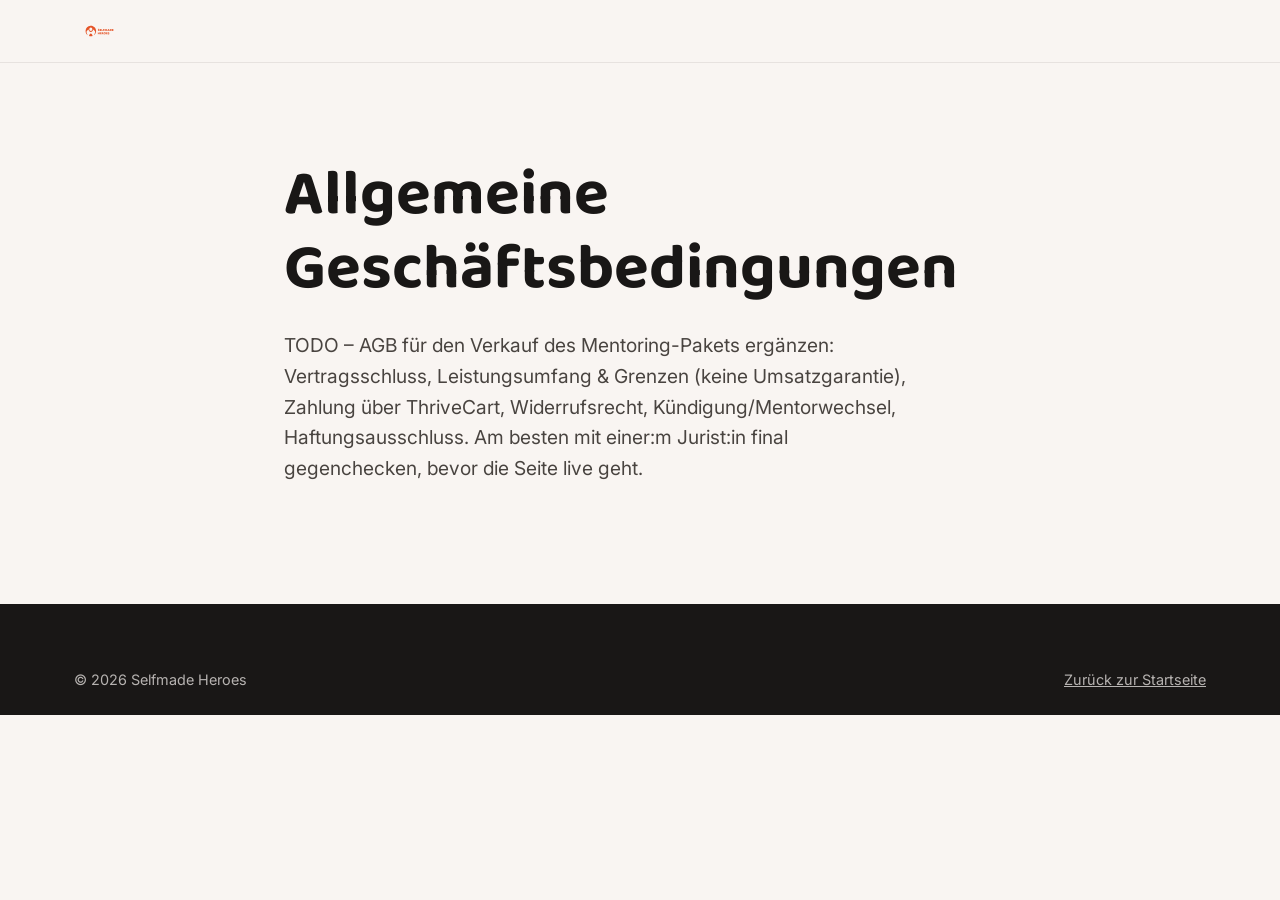
==== agb.html @ b5cb3838 "Rework homepage with authentic brand voice, manifesto section, scroll animations" ====
<!doctype html>
<html lang="de">
<head>
<meta charset="UTF-8">
<meta name="viewport" content="width=device-width, initial-scale=1">
<title>AGB – Selfmade Heroes</title>
<link href="https://fonts.googleapis.com/css2?family=Baloo+2:wght@500;600;700;800&family=Inter:wght@400;500;600;700&display=swap" rel="stylesheet">
<link rel="stylesheet" href="css/style.css">
</head>
<body>
<header class="site-header">
  <div class="wrap">
    <a href="index.html" class="brand"><img src="assets/logo/logo-icon-wordmark.svg" alt="Selfmade Heroes"></a>
  </div>
</header>
<main>
  <section>
    <div class="wrap" style="max-width:760px;">
      <h1>Allgemeine Geschäftsbedingungen</h1>
      <p class="lede">TODO – AGB für den Verkauf des Mentoring-Pakets ergänzen: Vertragsschluss, Leistungsumfang & Grenzen (keine Umsatzgarantie), Zahlung über ThriveCart, Widerrufsrecht, Kündigung/Mentorwechsel, Haftungsausschluss. Am besten mit einer:m Jurist:in final gegenchecken, bevor die Seite live geht.</p>
    </div>
  </section>
</main>
<footer class="site-footer">
  <div class="wrap footer-bottom">
    <span>© 2026 Selfmade Heroes</span>
    <a href="index.html">Zurück zur Startseite</a>
  </div>
</footer>
</body>
</html>
---- css/style.css ----
@import url("variables.css");

* {
  box-sizing: border-box;
}

html {
  scroll-behavior: smooth;
}

body {
  margin: 0;
  background: var(--bg);
  color: var(--text);
  font-family: var(--font-body);
  font-size: 17px;
  line-height: 1.6;
  -webkit-font-smoothing: antialiased;
}

img {
  max-width: 100%;
  display: block;
}

a {
  color: inherit;
}

.wrap {
  max-width: var(--max-width);
  margin: 0 auto;
  padding: 0 var(--space-3);
}

section {
  padding: var(--space-6) 0;
}

h1, h2, h3, h4 {
  font-family: var(--font-display);
  font-weight: 700;
  line-height: 1.15;
  margin: 0 0 var(--space-3);
  color: var(--text);
}

h1 { font-size: clamp(2.4rem, 5vw, 4rem); }
h2 { font-size: clamp(1.9rem, 3.4vw, 2.7rem); }
h3 { font-size: 1.35rem; }

p { margin: 0 0 var(--space-3); }

.eyebrow {
  display: inline-block;
  font-family: var(--font-display);
  font-weight: 700;
  font-size: 0.8rem;
  letter-spacing: 0.08em;
  text-transform: uppercase;
  color: var(--color-primary);
  background: color-mix(in srgb, var(--color-primary) 12%, transparent);
  padding: 6px 14px;
  border-radius: 999px;
  margin-bottom: var(--space-2);
}

.lede {
  font-size: 1.2rem;
  color: var(--text-soft);
  max-width: 640px;
}

.center {
  text-align: center;
  margin-left: auto;
  margin-right: auto;
}

/* Buttons */
.btn {
  display: inline-flex;
  align-items: center;
  gap: 8px;
  font-family: var(--font-display);
  font-weight: 600;
  font-size: 1.02rem;
  padding: 15px 30px;
  border-radius: 999px;
  text-decoration: none;
  border: 2px solid transparent;
  cursor: pointer;
  transition: transform 0.15s ease, box-shadow 0.15s ease, background 0.15s ease;
}

.btn-primary {
  background: var(--color-primary);
  color: var(--color-paper);
  box-shadow: 0 8px 20px color-mix(in srgb, var(--color-primary) 35%, transparent);
}

.btn-primary:hover {
  transform: translateY(-2px);
  box-shadow: 0 12px 26px color-mix(in srgb, var(--color-primary) 45%, transparent);
}

.btn-ghost {
  background: transparent;
  border-color: var(--color-ink);
  color: var(--color-ink);
}

.btn-ghost:hover {
  background: var(--color-ink);
  color: var(--color-paper);
}

.btn-on-dark {
  border-color: var(--color-paper);
  color: var(--color-paper);
}

.btn-on-dark:hover {
  background: var(--color-paper);
  color: var(--color-ink);
}

/* Header */
.site-header {
  position: sticky;
  top: 0;
  z-index: 50;
  background: color-mix(in srgb, var(--bg) 88%, transparent);
  backdrop-filter: blur(10px);
  border-bottom: 1px solid color-mix(in srgb, var(--color-ink) 8%, transparent);
}

.site-header .wrap {
  display: flex;
  align-items: center;
  justify-content: space-between;
  padding-top: 14px;
  padding-bottom: 14px;
}

.brand {
  display: flex;
  align-items: center;
  gap: 10px;
  text-decoration: none;
}

.brand img { height: 34px; width: auto; }

.brand span {
  font-family: var(--font-display);
  font-weight: 700;
  font-size: 1.05rem;
  letter-spacing: 0.01em;
  color: var(--text);
}

.nav-links {
  display: flex;
  align-items: center;
  gap: var(--space-4);
  list-style: none;
  margin: 0;
  padding: 0;
}

.nav-links a {
  text-decoration: none;
  font-weight: 600;
  font-size: 0.95rem;
  color: var(--text-soft);
}

.nav-links a:hover { color: var(--color-primary); }

.nav-cta { display: flex; }

.nav-toggle { display: none; }

/* Hero */
.hero {
  padding-top: var(--space-6);
  padding-bottom: var(--space-6);
  position: relative;
  overflow: hidden;
}

.hero .wrap {
  display: grid;
  grid-template-columns: 1.1fr 0.9fr;
  gap: var(--space-5);
  align-items: center;
}

.hero-copy h1 { margin-bottom: var(--space-2); }

.hero-copy .lede { margin-bottom: var(--space-4); }

.hero-cta-row {
  display: flex;
  gap: var(--space-2);
  flex-wrap: wrap;
  align-items: center;
  margin-bottom: var(--space-3);
}

.hero-note {
  font-size: 0.88rem;
  color: var(--text-soft);
}

.hero-visual {
  background: linear-gradient(155deg, var(--color-primary) 0%, var(--color-primary-dark) 100%);
  border-radius: var(--radius);
  padding: var(--space-4);
  color: var(--color-paper);
  position: relative;
  min-height: 380px;
  display: flex;
  flex-direction: column;
  justify-content: flex-end;
}

.hero-visual .claim {
  font-family: var(--font-display);
  font-size: 1.6rem;
  line-height: 1.25;
}

.hero-visual .icon-mark {
  position: absolute;
  top: var(--space-4);
  right: var(--space-4);
  width: 64px;
  opacity: 0.9;
}

.hero-visual .icon-mark img { filter: brightness(0) invert(1); }

/* Alt background sections */
.section-alt {
  background: var(--bg-alt);
}

.section-dark {
  background: var(--bg-dark);
  color: var(--text-on-dark);
}

.section-dark h2, .section-dark h3 { color: var(--text-on-dark); }

.section-dark .lede { color: color-mix(in srgb, var(--color-paper) 78%, transparent); }

.section-head {
  max-width: 720px;
  margin: 0 auto var(--space-5);
  text-align: center;
}

/* Problem / grid cards */
.grid {
  display: grid;
  gap: var(--space-3);
}

.grid-3 { grid-template-columns: repeat(3, 1fr); }
.grid-2 { grid-template-columns: repeat(2, 1fr); }

.card {
  background: var(--bg);
  border: 1px solid color-mix(in srgb, var(--color-ink) 8%, transparent);
  border-radius: var(--radius);
  padding: var(--space-4);
}

.card h3 { margin-bottom: var(--space-1); }
.card p { margin-bottom: 0; color: var(--text-soft); }

.card-icon {
  width: 46px;
  height: 46px;
  border-radius: 12px;
  background: color-mix(in srgb, var(--color-primary) 14%, transparent);
  color: var(--color-primary);
  display: flex;
  align-items: center;
  justify-content: center;
  font-size: 1.4rem;
  margin-bottom: var(--space-2);
}

/* Manifesto */
.manifesto-section {
  background: var(--color-ink);
  color: var(--text-on-dark);
  padding: var(--space-6) 0;
}

.manifesto-section h2, .manifesto-section .lede { color: var(--text-on-dark); }
.manifesto-section .lede { color: color-mix(in srgb, var(--color-paper) 75%, transparent); }

.manifesto-grid {
  display: grid;
  grid-template-columns: repeat(2, 1fr);
  gap: 1px;
  background: color-mix(in srgb, var(--color-paper) 12%, transparent);
  border-radius: var(--radius);
  overflow: hidden;
}

.manifesto-item {
  background: var(--color-ink);
  padding: var(--space-4);
  transition: background 0.25s ease;
}

.manifesto-item:hover {
  background: #241f1c;
}

.manifesto-mark {
  display: block;
  font-family: var(--font-display);
  font-size: 2.2rem;
  font-weight: 800;
  color: var(--color-primary);
  margin-bottom: var(--space-1);
}

.manifesto-item h3 {
  color: var(--text-on-dark);
  margin-bottom: var(--space-1);
}

.manifesto-item p {
  color: color-mix(in srgb, var(--color-paper) 78%, transparent);
  margin: 0;
}

/* Values marquee */
.values-marquee {
  background: var(--color-primary);
  overflow: hidden;
  padding: 16px 0;
}

.values-track {
  display: flex;
  gap: 14px;
  white-space: nowrap;
  width: max-content;
  animation: marquee 26s linear infinite;
  font-family: var(--font-display);
  font-weight: 700;
  font-size: 1.1rem;
  color: var(--color-paper);
  text-transform: uppercase;
  letter-spacing: 0.03em;
}

.values-track span { flex-shrink: 0; }

@keyframes marquee {
  from { transform: translateX(0); }
  to { transform: translateX(-50%); }
}

@media (prefers-reduced-motion: reduce) {
  .values-track { animation: none; }
}

/* Steps */
.steps {
  display: grid;
  grid-template-columns: repeat(6, 1fr);
  gap: var(--space-2);
  counter-reset: step;
}

.step {
  position: relative;
  padding-top: var(--space-4);
}

.step::before {
  counter-increment: step;
  content: counter(step);
  font-family: var(--font-display);
  font-weight: 700;
  font-size: 1.6rem;
  color: var(--color-primary);
  display: block;
  margin-bottom: var(--space-1);
}

.step h4 {
  font-family: var(--font-display);
  font-size: 1rem;
  margin: 0 0 6px;
}

.step p {
  font-size: 0.92rem;
  color: var(--text-soft);
  margin: 0;
}

/* Offer / leistungsumfang */
.offer-panel {
  background: var(--bg);
  border-radius: var(--radius);
  border: 1px solid color-mix(in srgb, var(--color-ink) 8%, transparent);
  overflow: hidden;
  display: grid;
  grid-template-columns: 1fr 1fr;
}

.offer-panel .offer-side {
  padding: var(--space-5) var(--space-4);
}

.offer-panel .offer-side.dark {
  background: var(--color-ink);
  color: var(--color-paper);
}

.offer-list {
  list-style: none;
  margin: 0;
  padding: 0;
}

.offer-list li {
  display: flex;
  gap: 12px;
  padding: 12px 0;
  border-bottom: 1px solid color-mix(in srgb, var(--color-ink) 8%, transparent);
}

.offer-side.dark .offer-list li {
  border-bottom-color: color-mix(in srgb, var(--color-paper) 14%, transparent);
}

.offer-list li:last-child { border-bottom: none; }

.check {
  color: var(--color-primary);
  font-weight: 700;
  flex-shrink: 0;
}

/* Community formats */
.formats {
  display: grid;
  grid-template-columns: repeat(4, 1fr);
  gap: var(--space-2);
}

.format-card {
  background: var(--bg);
  border-radius: var(--radius-sm);
  padding: var(--space-3);
  border-top: 3px solid var(--color-primary);
}

.format-card .freq {
  font-size: 0.8rem;
  text-transform: uppercase;
  letter-spacing: 0.05em;
  color: var(--color-primary);
  font-weight: 700;
  margin-bottom: 4px;
}

/* Fit check */
.fit-grid {
  display: grid;
  grid-template-columns: 1fr 1fr;
  gap: var(--space-3);
}

.fit-col {
  border-radius: var(--radius);
  padding: var(--space-4);
}

.fit-col.good {
  background: color-mix(in srgb, var(--color-primary) 8%, var(--bg));
  border: 1px solid color-mix(in srgb, var(--color-primary) 25%, transparent);
}

.fit-col.bad {
  background: var(--bg);
  border: 1px solid var(--border);
}

.fit-col ul {
  margin: 0;
  padding-left: 1.2em;
}

.fit-col li { margin-bottom: 8px; }

.personas {
  display: grid;
  grid-template-columns: 1fr 1fr;
  gap: var(--space-3);
  margin-top: var(--space-4);
}

.persona-card {
  background: var(--bg);
  border-radius: var(--radius);
  padding: var(--space-4);
  border: 1px solid color-mix(in srgb, var(--color-ink) 8%, transparent);
}

.persona-quote {
  font-family: var(--font-display);
  font-size: 1.15rem;
  color: var(--color-primary-dark);
  margin-bottom: var(--space-2);
}

/* Team */
.team-grid {
  display: grid;
  grid-template-columns: repeat(3, 1fr);
  gap: var(--space-3);
}

.team-card {
  text-align: center;
}

.team-photo {
  aspect-ratio: 1 / 1;
  border-radius: var(--radius);
  overflow: hidden;
  margin-bottom: var(--space-2);
  background: var(--color-taupe);
}

.team-photo img {
  width: 100%;
  height: 100%;
  object-fit: cover;
}

.team-card h3 { margin-bottom: 2px; }

.team-role {
  color: var(--color-primary);
  font-weight: 700;
  font-size: 0.9rem;
  margin-bottom: var(--space-1);
}

.team-bio {
  font-size: 0.94rem;
  color: var(--text-soft);
}

/* Boundaries */
.boundaries-grid {
  display: grid;
  grid-template-columns: 1fr 1fr;
  gap: var(--space-3);
}

/* Pricing */
.price-card {
  background: linear-gradient(155deg, var(--color-ink) 0%, #241f1c 100%);
  color: var(--color-paper);
  border-radius: var(--radius);
  padding: var(--space-5);
  max-width: 640px;
  margin: 0 auto;
  text-align: center;
}

.price-tag {
  font-family: var(--font-display);
  font-size: 3.2rem;
  font-weight: 700;
  margin: var(--space-2) 0;
}

.price-tag small {
  font-size: 1.1rem;
  font-weight: 500;
  opacity: 0.7;
}

.price-slots {
  display: inline-block;
  background: color-mix(in srgb, var(--color-primary) 85%, transparent);
  padding: 6px 16px;
  border-radius: 999px;
  font-weight: 700;
  font-size: 0.85rem;
  margin-bottom: var(--space-2);
}

.price-includes {
  text-align: left;
  list-style: none;
  padding: 0;
  margin: var(--space-3) 0;
}

.price-includes li {
  padding: 8px 0;
  border-bottom: 1px solid color-mix(in srgb, var(--color-paper) 12%, transparent);
}

/* FAQ */
.faq-item {
  border-bottom: 1px solid color-mix(in srgb, var(--color-ink) 12%, transparent);
  padding: var(--space-3) 0;
}

.faq-item summary {
  font-family: var(--font-display);
  font-weight: 600;
  font-size: 1.05rem;
  cursor: pointer;
  list-style: none;
  display: flex;
  justify-content: space-between;
  align-items: center;
}

.faq-item summary::-webkit-details-marker { display: none; }

.faq-item summary::after {
  content: "+";
  color: var(--color-primary);
  font-size: 1.4rem;
  flex-shrink: 0;
  margin-left: var(--space-2);
}

.faq-item[open] summary::after { content: "\2212"; }

.faq-item p {
  color: var(--text-soft);
  margin-top: var(--space-2);
  margin-bottom: 0;
}

/* Final CTA */
.final-cta {
  text-align: center;
}

/* Footer */
.site-footer {
  background: var(--color-ink);
  color: color-mix(in srgb, var(--color-paper) 70%, transparent);
  padding: var(--space-5) 0 var(--space-3);
  font-size: 0.9rem;
}

.footer-top {
  display: flex;
  justify-content: space-between;
  align-items: flex-start;
  gap: var(--space-4);
  margin-bottom: var(--space-4);
  padding-bottom: var(--space-4);
  border-bottom: 1px solid color-mix(in srgb, var(--color-paper) 14%, transparent);
}

.footer-brand {
  display: flex;
  align-items: center;
  gap: 10px;
}

.footer-brand img {
  height: 28px;
  filter: brightness(0) invert(1);
}

.footer-brand span {
  font-family: var(--font-display);
  font-weight: 700;
  color: var(--color-paper);
}

.footer-links {
  display: flex;
  gap: var(--space-4);
  list-style: none;
  margin: 0;
  padding: 0;
  flex-wrap: wrap;
}

.footer-links a { text-decoration: none; }
.footer-links a:hover { color: var(--color-paper); }

.footer-bottom {
  display: flex;
  justify-content: space-between;
  flex-wrap: wrap;
  gap: var(--space-2);
}

/* Utility */
.mt-0 { margin-top: 0; }

/* Responsive */
@media (max-width: 980px) {
  .hero .wrap { grid-template-columns: 1fr; }
  .grid-3 { grid-template-columns: 1fr 1fr; }
  .steps { grid-template-columns: repeat(3, 1fr); row-gap: var(--space-4); }
  .offer-panel { grid-template-columns: 1fr; }
  .formats { grid-template-columns: 1fr 1fr; }
  .fit-grid, .personas, .boundaries-grid { grid-template-columns: 1fr; }
  .team-grid { grid-template-columns: 1fr; max-width: 360px; margin: 0 auto; }
  .manifesto-grid { grid-template-columns: 1fr; }
}

@media (max-width: 720px) {
  .nav-links, .nav-cta { display: none; }
  .grid-3 { grid-template-columns: 1fr; }
  .steps { grid-template-columns: 1fr 1fr; }
  section { padding: var(--space-5) 0; }
  .values-track { font-size: 0.95rem; }
}

/* Scroll reveal */
[data-reveal] {
  opacity: 0;
  transform: translateY(22px);
  transition: opacity 0.7s ease, transform 0.7s ease;
}

[data-reveal].is-visible {
  opacity: 1;
  transform: translateY(0);
}

@media (prefers-reduced-motion: reduce) {
  [data-reveal] { opacity: 1; transform: none; transition: none; }
}

/* Hero floating shapes */
.hero-visual {
  isolation: isolate;
}

.hero-shapes {
  position: absolute;
  inset: 0;
  overflow: hidden;
  border-radius: var(--radius);
  z-index: 0;
}

.hero-shapes img {
  position: absolute;
  filter: brightness(0) invert(1);
  animation: float 7s ease-in-out infinite;
}

.hero-shapes .s1 { width: 120px; top: -20px; right: -10px; opacity: 0.14; animation-duration: 9s; }
.hero-shapes .s2 { width: 60px; bottom: 30px; left: -10px; opacity: 0.16; animation-duration: 6.5s; animation-delay: -2s; }
.hero-shapes .s3 { width: 34px; top: 40%; right: 20%; opacity: 0.2; animation-duration: 5.5s; animation-delay: -1s; }

@keyframes float {
  0%, 100% { transform: translateY(0) rotate(0deg); }
  50% { transform: translateY(-16px) rotate(6deg); }
}

@media (prefers-reduced-motion: reduce) {
  .hero-shapes img { animation: none; }
}

.hero-visual .icon-mark, .hero-visual .claim { position: relative; z-index: 1; }
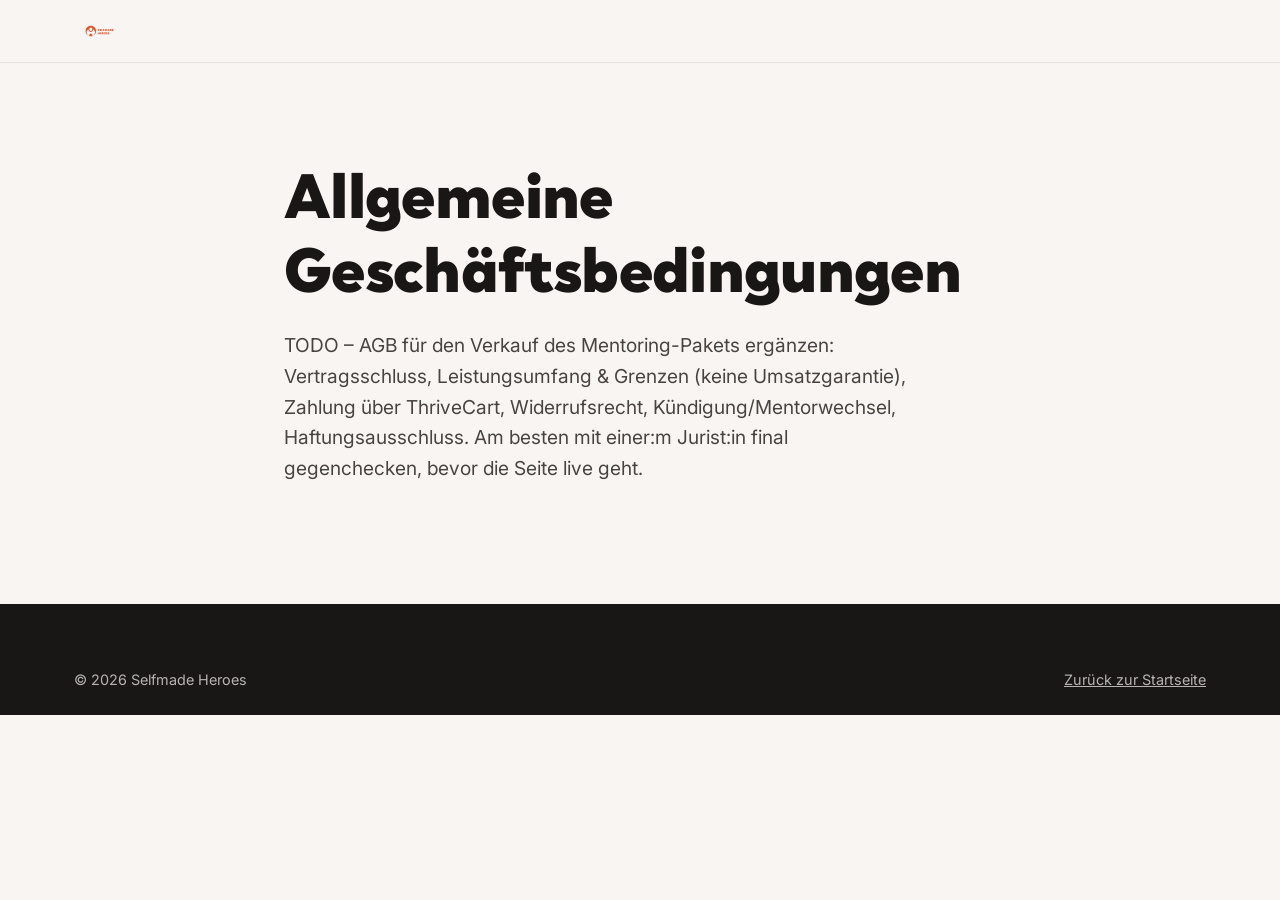
==== commit 3e1d3251: "Use real Clother brand font, expand color palette with amber/sunflower/rust accents" ====
--- a/agb.html
+++ b/agb.html
@@ -4,7 +4,7 @@
 <meta charset="UTF-8">
 <meta name="viewport" content="width=device-width, initial-scale=1">
 <title>AGB – Selfmade Heroes</title>
-<link href="https://fonts.googleapis.com/css2?family=Baloo+2:wght@500;600;700;800&family=Inter:wght@400;500;600;700&display=swap" rel="stylesheet">
+<link href="https://fonts.googleapis.com/css2?family=Inter:wght@400;500;600;700&display=swap" rel="stylesheet">
 <link rel="stylesheet" href="css/style.css">
 </head>
 <body>
--- a/css/style.css
+++ b/css/style.css
@@ -1,4 +1,36 @@
-@import url("variables.css");
+@import url("variables.css?v=2");
+
+@font-face {
+  font-family: "Clother";
+  src: url("../assets/fonts/TRYClother-Light.ttf") format("truetype");
+  font-weight: 300;
+  font-style: normal;
+  font-display: swap;
+}
+
+@font-face {
+  font-family: "Clother";
+  src: url("../assets/fonts/TRYClother-Regular.ttf") format("truetype");
+  font-weight: 400;
+  font-style: normal;
+  font-display: swap;
+}
+
+@font-face {
+  font-family: "Clother";
+  src: url("../assets/fonts/TRYClother-Bold.ttf") format("truetype");
+  font-weight: 700;
+  font-style: normal;
+  font-display: swap;
+}
+
+@font-face {
+  font-family: "Clother";
+  src: url("../assets/fonts/TRYClother-Black.ttf") format("truetype");
+  font-weight: 900;
+  font-style: normal;
+  font-display: swap;
+}
 
 * {
   box-sizing: border-box;
@@ -45,7 +77,7 @@
   color: var(--text);
 }
 
-h1 { font-size: clamp(2.4rem, 5vw, 4rem); }
+h1 { font-size: clamp(2.4rem, 5vw, 4rem); font-weight: 900; letter-spacing: -0.01em; }
 h2 { font-size: clamp(1.9rem, 3.4vw, 2.7rem); }
 h3 { font-size: 1.35rem; }
 
@@ -54,12 +86,12 @@
 .eyebrow {
   display: inline-block;
   font-family: var(--font-display);
-  font-weight: 700;
-  font-size: 0.8rem;
-  letter-spacing: 0.08em;
+  font-weight: 400;
+  font-size: 0.82rem;
+  letter-spacing: 0.06em;
   text-transform: uppercase;
-  color: var(--color-primary);
-  background: color-mix(in srgb, var(--color-primary) 12%, transparent);
+  color: var(--color-rust);
+  background: color-mix(in srgb, var(--color-sunflower) 45%, transparent);
   padding: 6px 14px;
   border-radius: 999px;
   margin-bottom: var(--space-2);
@@ -83,7 +115,7 @@
   align-items: center;
   gap: 8px;
   font-family: var(--font-display);
-  font-weight: 600;
+  font-weight: 700;
   font-size: 1.02rem;
   padding: 15px 30px;
   border-radius: 999px;
@@ -294,6 +326,16 @@
   margin-bottom: var(--space-2);
 }
 
+.grid-3 .card:nth-child(2) .card-icon {
+  background: color-mix(in srgb, var(--color-amber) 18%, transparent);
+  color: var(--color-amber);
+}
+
+.grid-3 .card:nth-child(3) .card-icon {
+  background: color-mix(in srgb, var(--color-rust) 14%, transparent);
+  color: var(--color-rust);
+}
+
 /* Manifesto */
 .manifesto-section {
   background: var(--color-ink);
@@ -327,10 +369,14 @@
   display: block;
   font-family: var(--font-display);
   font-size: 2.2rem;
-  font-weight: 800;
+  font-weight: 900;
   color: var(--color-primary);
   margin-bottom: var(--space-1);
 }
+
+.manifesto-item:nth-child(2) .manifesto-mark { color: var(--color-amber); }
+.manifesto-item:nth-child(3) .manifesto-mark { color: var(--color-sunflower); }
+.manifesto-item:nth-child(4) .manifesto-mark { color: var(--color-rust); }
 
 .manifesto-item h3 {
   color: var(--text-on-dark);
@@ -344,7 +390,7 @@
 
 /* Values marquee */
 .values-marquee {
-  background: var(--color-primary);
+  background: linear-gradient(100deg, var(--color-rust) 0%, var(--color-primary) 45%, var(--color-amber) 80%, var(--color-sunflower) 100%);
   overflow: hidden;
   padding: 16px 0;
 }
@@ -468,6 +514,10 @@
   border-top: 3px solid var(--color-primary);
 }
 
+.format-card:nth-child(2) { border-top-color: var(--color-amber); }
+.format-card:nth-child(3) { border-top-color: var(--color-sunflower); }
+.format-card:nth-child(4) { border-top-color: var(--color-rust); }
+
 .format-card .freq {
   font-size: 0.8rem;
   text-transform: uppercase;
@@ -476,6 +526,10 @@
   font-weight: 700;
   margin-bottom: 4px;
 }
+
+.format-card:nth-child(2) .freq { color: var(--color-amber); }
+.format-card:nth-child(3) .freq { color: color-mix(in srgb, var(--color-sunflower) 75%, var(--color-rust)); }
+.format-card:nth-child(4) .freq { color: var(--color-rust); }
 
 /* Fit check */
 .fit-grid {
@@ -599,7 +653,8 @@
 
 .price-slots {
   display: inline-block;
-  background: color-mix(in srgb, var(--color-primary) 85%, transparent);
+  background: var(--color-sunflower);
+  color: var(--color-ink);
   padding: 6px 16px;
   border-radius: 999px;
   font-weight: 700;
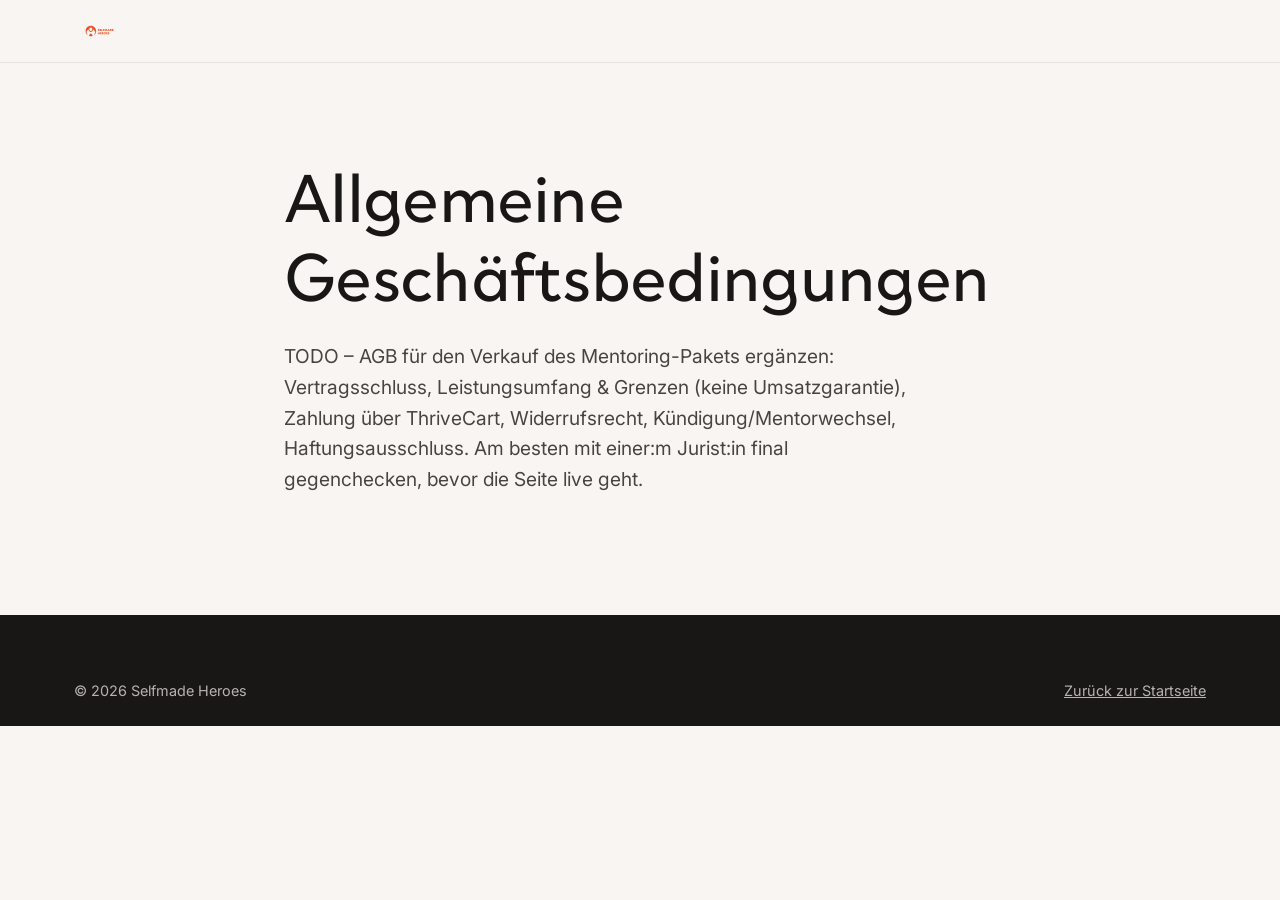
==== commit baf35701: "Add comic/pop-art panel style: hard offset shadows, halftone textures, rounded thick borders; lighte" ====
--- a/agb.html
+++ b/agb.html
@@ -5,7 +5,7 @@
 <meta name="viewport" content="width=device-width, initial-scale=1">
 <title>AGB – Selfmade Heroes</title>
 <link href="https://fonts.googleapis.com/css2?family=Inter:wght@400;500;600;700&display=swap" rel="stylesheet">
-<link rel="stylesheet" href="css/style.css">
+<link rel="stylesheet" href="css/style.css?v=3">
 </head>
 <body>
 <header class="site-header">
--- a/css/style.css
+++ b/css/style.css
@@ -34,6 +34,45 @@
 
 * {
   box-sizing: border-box;
+}
+
+/* Halftone texture — reusable pop-art background accent */
+.halftone {
+  position: relative;
+}
+
+.halftone::before {
+  content: "";
+  position: absolute;
+  inset: 0;
+  background-image: radial-gradient(currentColor 1.6px, transparent 1.6px);
+  background-size: 14px 14px;
+  opacity: 0.14;
+  pointer-events: none;
+}
+
+.halftone-corner {
+  position: absolute;
+  width: 220px;
+  height: 220px;
+  background-image: radial-gradient(var(--color-ink) 2px, transparent 2px);
+  background-size: 16px 16px;
+  opacity: 0.08;
+  pointer-events: none;
+  z-index: 0;
+}
+
+/* Comic panel — bold outline, hard offset shadow, rounded to match logo */
+.panel {
+  border: 3px solid var(--color-ink);
+  border-radius: var(--radius);
+  box-shadow: 7px 7px 0 var(--color-ink);
+  background: var(--bg);
+}
+
+.panel-primary {
+  border-color: var(--color-ink);
+  box-shadow: 7px 7px 0 var(--color-primary);
 }
 
 html {
@@ -71,15 +110,20 @@
 
 h1, h2, h3, h4 {
   font-family: var(--font-display);
-  font-weight: 700;
+  font-weight: 400;
   line-height: 1.15;
   margin: 0 0 var(--space-3);
   color: var(--text);
 }
 
-h1 { font-size: clamp(2.4rem, 5vw, 4rem); font-weight: 900; letter-spacing: -0.01em; }
+h1 { font-size: clamp(2.6rem, 5.4vw, 4.3rem); letter-spacing: -0.01em; }
 h2 { font-size: clamp(1.9rem, 3.4vw, 2.7rem); }
-h3 { font-size: 1.35rem; }
+h3 { font-size: 1.4rem; font-weight: 700; }
+
+h1 strong, h2 strong {
+  font-weight: 700;
+  color: var(--color-primary);
+}
 
 p { margin: 0 0 var(--space-3); }
 
@@ -128,23 +172,27 @@
 .btn-primary {
   background: var(--color-primary);
   color: var(--color-paper);
-  box-shadow: 0 8px 20px color-mix(in srgb, var(--color-primary) 35%, transparent);
+  border-color: var(--color-ink);
+  box-shadow: 4px 4px 0 var(--color-ink);
 }
 
 .btn-primary:hover {
-  transform: translateY(-2px);
-  box-shadow: 0 12px 26px color-mix(in srgb, var(--color-primary) 45%, transparent);
+  transform: translate(-2px, -2px);
+  box-shadow: 6px 6px 0 var(--color-ink);
 }
 
 .btn-ghost {
-  background: transparent;
+  background: var(--bg);
   border-color: var(--color-ink);
   color: var(--color-ink);
+  box-shadow: 4px 4px 0 var(--color-amber);
 }
 
 .btn-ghost:hover {
   background: var(--color-ink);
   color: var(--color-paper);
+  transform: translate(-2px, -2px);
+  box-shadow: 6px 6px 0 var(--color-amber);
 }
 
 .btn-on-dark {
@@ -256,12 +304,40 @@
   display: flex;
   flex-direction: column;
   justify-content: flex-end;
+  border: 3px solid var(--color-ink);
+  box-shadow: 10px 10px 0 var(--color-ink);
+}
+
+.hero-visual::after {
+  content: "";
+  position: absolute;
+  inset: 0;
+  background-image: radial-gradient(var(--color-ink) 1.6px, transparent 1.6px);
+  background-size: 15px 15px;
+  opacity: 0.1;
+  border-radius: calc(var(--radius) - 3px);
+  pointer-events: none;
 }
 
 .hero-visual .claim {
   font-family: var(--font-display);
+  font-weight: 700;
   font-size: 1.6rem;
   line-height: 1.25;
+}
+
+.hero::before {
+  content: "";
+  position: absolute;
+  left: -60px;
+  bottom: -60px;
+  width: 260px;
+  height: 260px;
+  background-image: radial-gradient(var(--color-primary) 2px, transparent 2px);
+  background-size: 18px 18px;
+  opacity: 0.18;
+  border-radius: 50%;
+  z-index: 0;
 }
 
 .hero-visual .icon-mark {
@@ -305,10 +381,22 @@
 
 .card {
   background: var(--bg);
-  border: 1px solid color-mix(in srgb, var(--color-ink) 8%, transparent);
-  border-radius: var(--radius);
+  border: 3px solid var(--color-ink);
+  border-radius: var(--radius);
+  box-shadow: 6px 6px 0 var(--color-ink);
   padding: var(--space-4);
-}
+  transition: transform 0.2s ease, box-shadow 0.2s ease;
+}
+
+.card:hover {
+  transform: translate(-2px, -2px);
+  box-shadow: 8px 8px 0 var(--color-ink);
+}
+
+.grid-3 .card:nth-child(2) { box-shadow: 6px 6px 0 var(--color-amber); }
+.grid-3 .card:nth-child(2):hover { box-shadow: 8px 8px 0 var(--color-amber); }
+.grid-3 .card:nth-child(3) { box-shadow: 6px 6px 0 var(--color-rust); }
+.grid-3 .card:nth-child(3):hover { box-shadow: 8px 8px 0 var(--color-rust); }
 
 .card h3 { margin-bottom: var(--space-1); }
 .card p { margin-bottom: 0; color: var(--text-soft); }
@@ -460,7 +548,8 @@
 .offer-panel {
   background: var(--bg);
   border-radius: var(--radius);
-  border: 1px solid color-mix(in srgb, var(--color-ink) 8%, transparent);
+  border: 3px solid var(--color-ink);
+  box-shadow: 8px 8px 0 var(--color-primary);
   overflow: hidden;
   display: grid;
   grid-template-columns: 1fr 1fr;
@@ -509,14 +598,15 @@
 
 .format-card {
   background: var(--bg);
-  border-radius: var(--radius-sm);
+  border-radius: var(--radius);
   padding: var(--space-3);
-  border-top: 3px solid var(--color-primary);
-}
-
-.format-card:nth-child(2) { border-top-color: var(--color-amber); }
-.format-card:nth-child(3) { border-top-color: var(--color-sunflower); }
-.format-card:nth-child(4) { border-top-color: var(--color-rust); }
+  border: 3px solid var(--color-ink);
+  box-shadow: 5px 5px 0 var(--color-primary);
+}
+
+.format-card:nth-child(2) { box-shadow: 5px 5px 0 var(--color-amber); }
+.format-card:nth-child(3) { box-shadow: 5px 5px 0 var(--color-sunflower); }
+.format-card:nth-child(4) { box-shadow: 5px 5px 0 var(--color-rust); }
 
 .format-card .freq {
   font-size: 0.8rem;
@@ -541,16 +631,17 @@
 .fit-col {
   border-radius: var(--radius);
   padding: var(--space-4);
+  border: 3px solid var(--color-ink);
 }
 
 .fit-col.good {
-  background: color-mix(in srgb, var(--color-primary) 8%, var(--bg));
-  border: 1px solid color-mix(in srgb, var(--color-primary) 25%, transparent);
+  background: color-mix(in srgb, var(--color-sunflower) 20%, var(--bg));
+  box-shadow: 7px 7px 0 var(--color-primary);
 }
 
 .fit-col.bad {
   background: var(--bg);
-  border: 1px solid var(--border);
+  box-shadow: 7px 7px 0 var(--color-taupe);
 }
 
 .fit-col ul {
@@ -571,7 +662,8 @@
   background: var(--bg);
   border-radius: var(--radius);
   padding: var(--space-4);
-  border: 1px solid color-mix(in srgb, var(--color-ink) 8%, transparent);
+  border: 3px solid var(--color-ink);
+  box-shadow: 6px 6px 0 var(--color-amber);
 }
 
 .persona-quote {
@@ -598,7 +690,12 @@
   overflow: hidden;
   margin-bottom: var(--space-2);
   background: var(--color-taupe);
-}
+  border: 3px solid var(--color-ink);
+  box-shadow: 6px 6px 0 var(--color-primary);
+}
+
+.team-card:nth-child(2) .team-photo { box-shadow: 6px 6px 0 var(--color-amber); }
+.team-card:nth-child(3) .team-photo { box-shadow: 6px 6px 0 var(--color-rust); }
 
 .team-photo img {
   width: 100%;
@@ -636,7 +733,26 @@
   max-width: 640px;
   margin: 0 auto;
   text-align: center;
-}
+  border: 3px solid var(--color-primary);
+  box-shadow: 9px 9px 0 var(--color-amber);
+  position: relative;
+  overflow: hidden;
+}
+
+.price-card::before {
+  content: "";
+  position: absolute;
+  top: -40px;
+  right: -40px;
+  width: 180px;
+  height: 180px;
+  background-image: radial-gradient(var(--color-primary) 2px, transparent 2px);
+  background-size: 16px 16px;
+  opacity: 0.35;
+  border-radius: 50%;
+}
+
+.price-card > * { position: relative; z-index: 1; }
 
 .price-tag {
   font-family: var(--font-display);
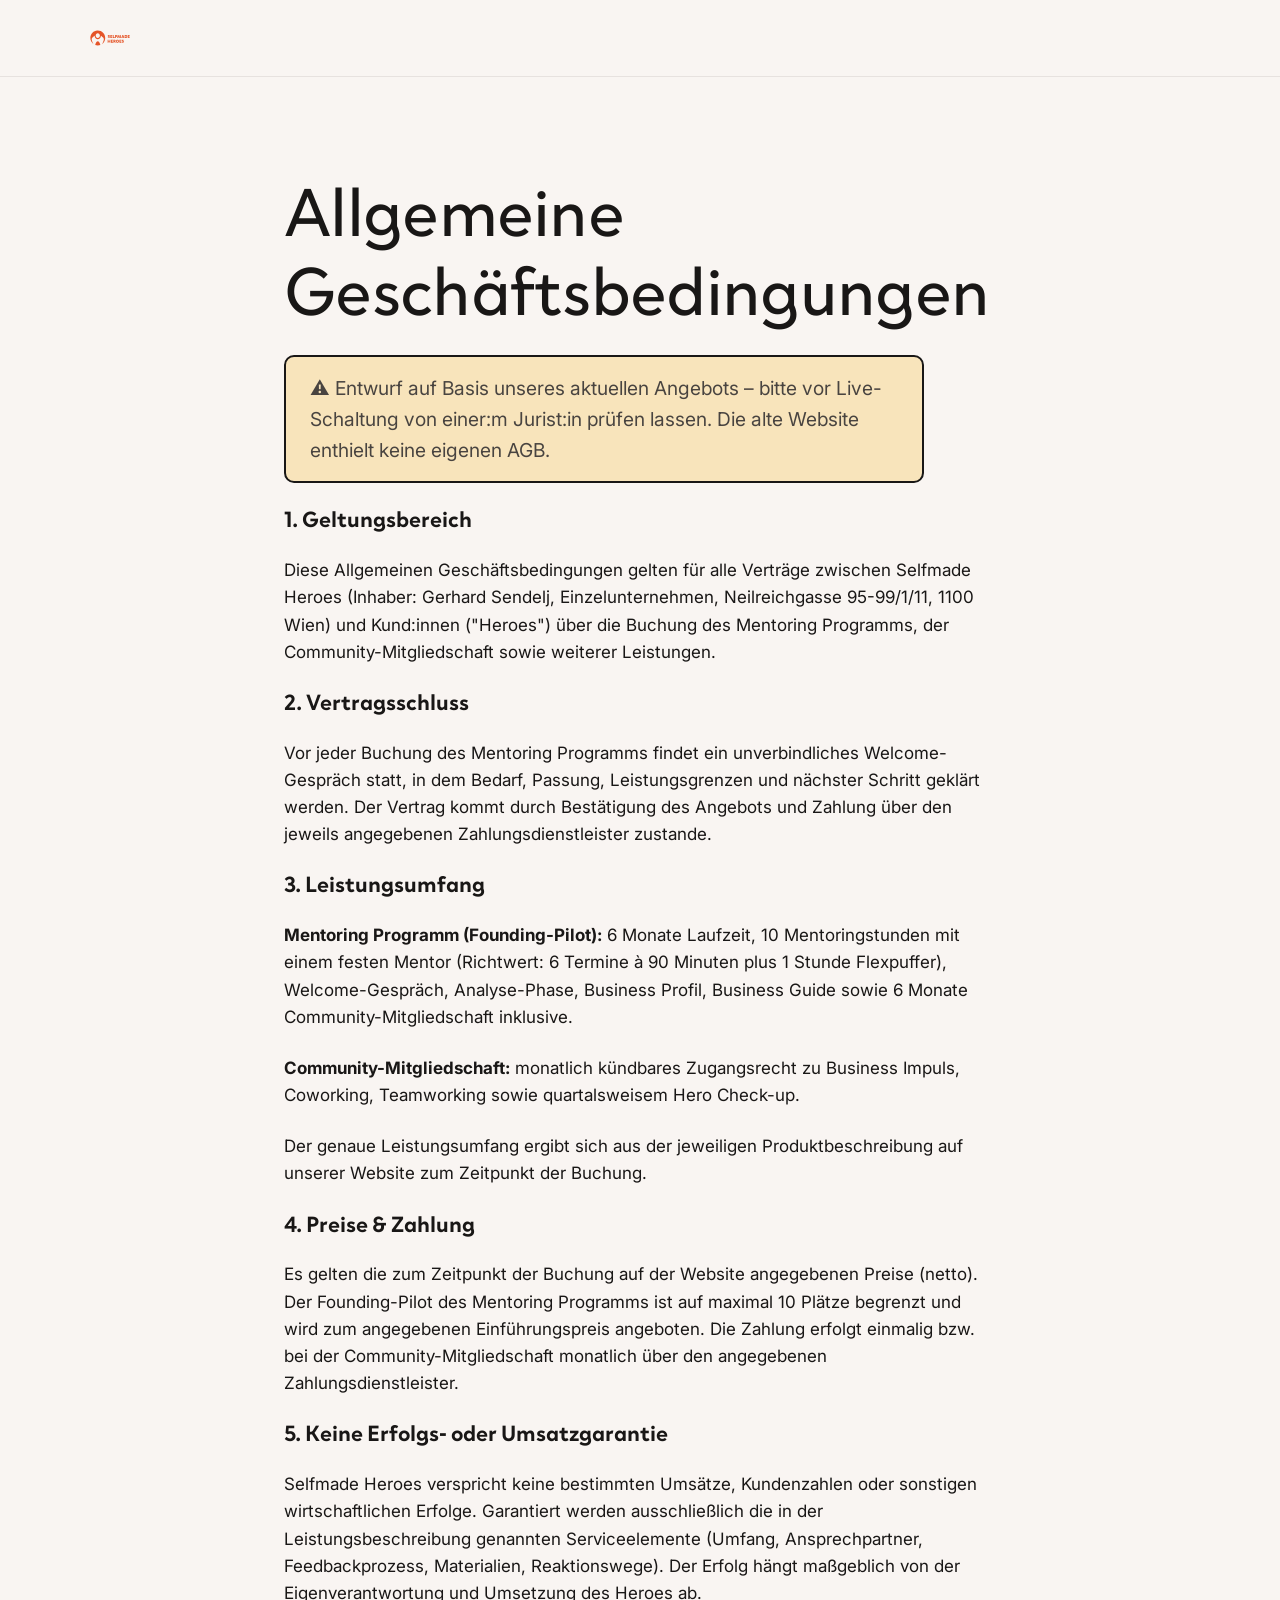
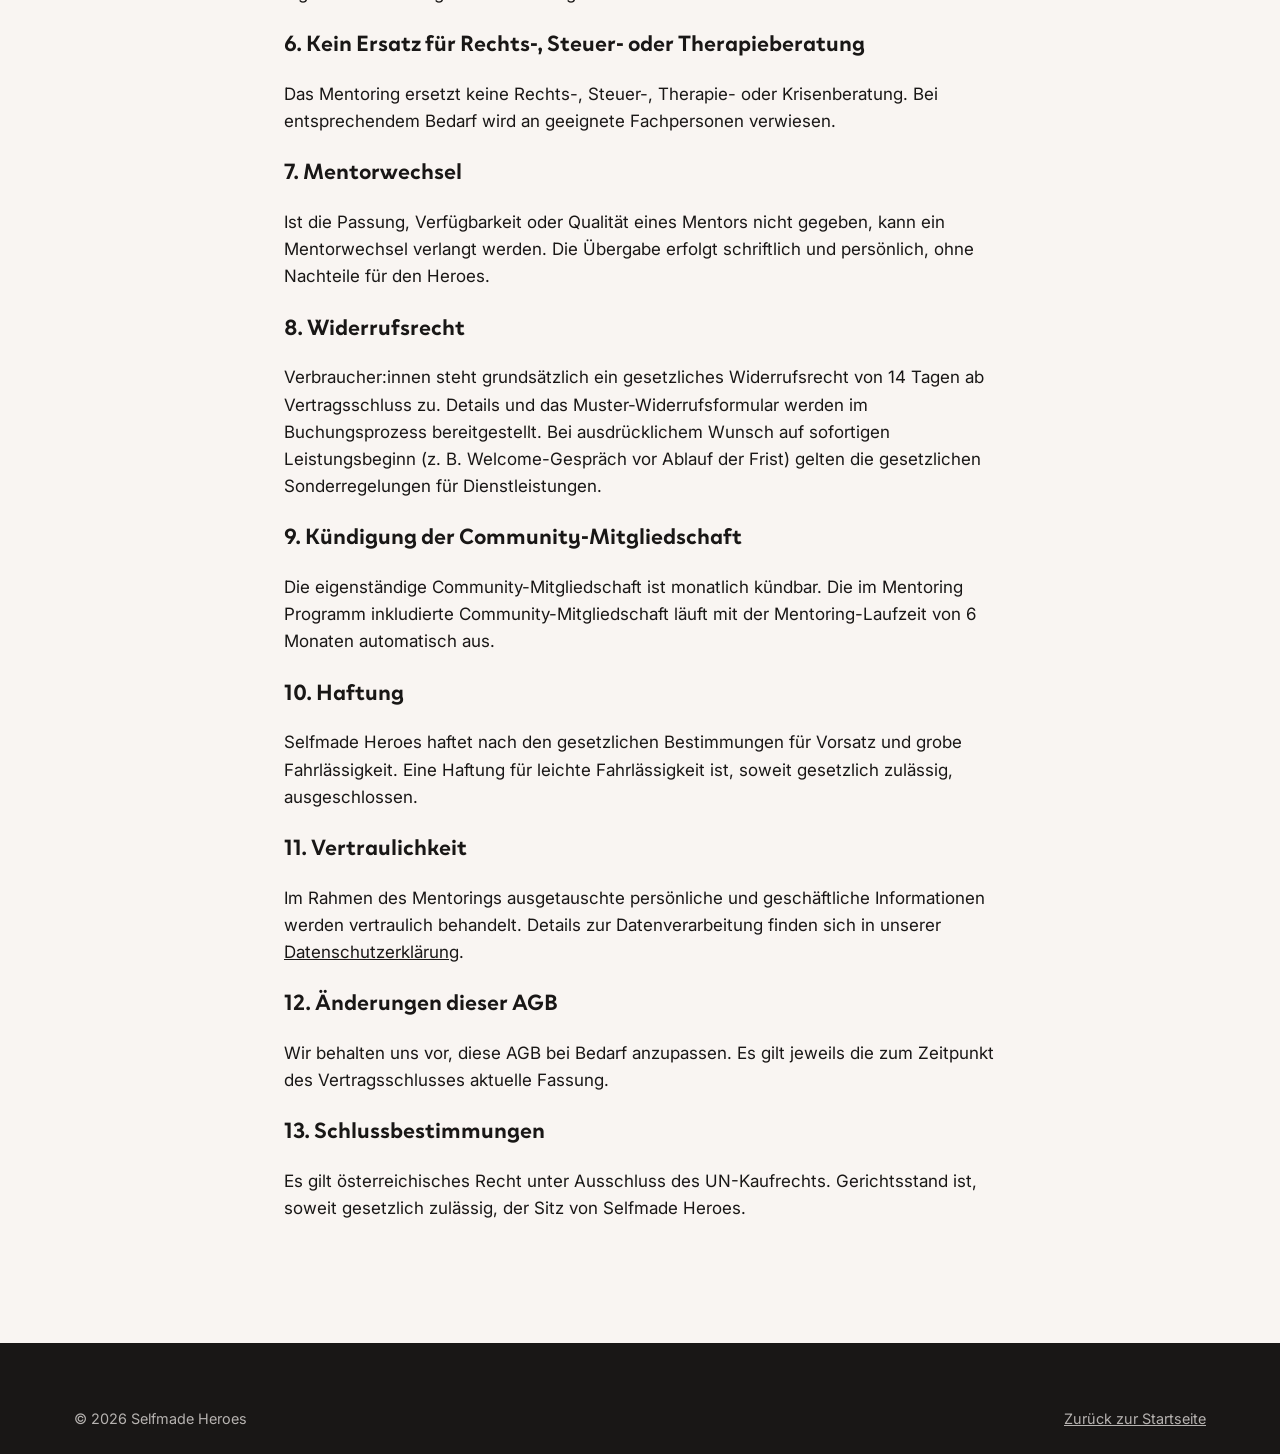
==== commit 9166ce82: "Restructure into multi-page site (Mentoring, Community, Story, Experts), add real legal pages, comic" ====
--- a/agb.html
+++ b/agb.html
@@ -5,7 +5,7 @@
 <meta name="viewport" content="width=device-width, initial-scale=1">
 <title>AGB – Selfmade Heroes</title>
 <link href="https://fonts.googleapis.com/css2?family=Inter:wght@400;500;600;700&display=swap" rel="stylesheet">
-<link rel="stylesheet" href="css/style.css?v=3">
+<link rel="stylesheet" href="css/style.css?v=4">
 </head>
 <body>
 <header class="site-header">
@@ -17,7 +17,48 @@
   <section>
     <div class="wrap" style="max-width:760px;">
       <h1>Allgemeine Geschäftsbedingungen</h1>
-      <p class="lede">TODO – AGB für den Verkauf des Mentoring-Pakets ergänzen: Vertragsschluss, Leistungsumfang & Grenzen (keine Umsatzgarantie), Zahlung über ThriveCart, Widerrufsrecht, Kündigung/Mentorwechsel, Haftungsausschluss. Am besten mit einer:m Jurist:in final gegenchecken, bevor die Seite live geht.</p>
+      <p class="lede" style="background: color-mix(in srgb, var(--color-sunflower) 35%, transparent); border: 2px solid var(--color-ink); border-radius: var(--radius-sm); padding: var(--space-2) var(--space-3);">⚠️ Entwurf auf Basis unseres aktuellen Angebots – bitte vor Live-Schaltung von einer:m Jurist:in prüfen lassen. Die alte Website enthielt keine eigenen AGB.</p>
+
+      <h3>1. Geltungsbereich</h3>
+      <p>Diese Allgemeinen Geschäftsbedingungen gelten für alle Verträge zwischen Selfmade Heroes (Inhaber: Gerhard Sendelj, Einzelunternehmen, Neilreichgasse 95-99/1/11, 1100 Wien) und Kund:innen ("Heroes") über die Buchung des Mentoring Programms, der Community-Mitgliedschaft sowie weiterer Leistungen.</p>
+
+      <h3>2. Vertragsschluss</h3>
+      <p>Vor jeder Buchung des Mentoring Programms findet ein unverbindliches Welcome-Gespräch statt, in dem Bedarf, Passung, Leistungsgrenzen und nächster Schritt geklärt werden. Der Vertrag kommt durch Bestätigung des Angebots und Zahlung über den jeweils angegebenen Zahlungsdienstleister zustande.</p>
+
+      <h3>3. Leistungsumfang</h3>
+      <p><strong>Mentoring Programm (Founding-Pilot):</strong> 6 Monate Laufzeit, 10 Mentoringstunden mit einem festen Mentor (Richtwert: 6 Termine à 90 Minuten plus 1 Stunde Flexpuffer), Welcome-Gespräch, Analyse-Phase, Business Profil, Business Guide sowie 6 Monate Community-Mitgliedschaft inklusive.</p>
+      <p><strong>Community-Mitgliedschaft:</strong> monatlich kündbares Zugangsrecht zu Business Impuls, Coworking, Teamworking sowie quartalsweisem Hero Check-up.</p>
+      <p>Der genaue Leistungsumfang ergibt sich aus der jeweiligen Produktbeschreibung auf unserer Website zum Zeitpunkt der Buchung.</p>
+
+      <h3>4. Preise & Zahlung</h3>
+      <p>Es gelten die zum Zeitpunkt der Buchung auf der Website angegebenen Preise (netto). Der Founding-Pilot des Mentoring Programms ist auf maximal 10 Plätze begrenzt und wird zum angegebenen Einführungspreis angeboten. Die Zahlung erfolgt einmalig bzw. bei der Community-Mitgliedschaft monatlich über den angegebenen Zahlungsdienstleister.</p>
+
+      <h3>5. Keine Erfolgs- oder Umsatzgarantie</h3>
+      <p>Selfmade Heroes verspricht keine bestimmten Umsätze, Kundenzahlen oder sonstigen wirtschaftlichen Erfolge. Garantiert werden ausschließlich die in der Leistungsbeschreibung genannten Serviceelemente (Umfang, Ansprechpartner, Feedbackprozess, Materialien, Reaktionswege). Der Erfolg hängt maßgeblich von der Eigenverantwortung und Umsetzung des Heroes ab.</p>
+
+      <h3>6. Kein Ersatz für Rechts-, Steuer- oder Therapieberatung</h3>
+      <p>Das Mentoring ersetzt keine Rechts-, Steuer-, Therapie- oder Krisenberatung. Bei entsprechendem Bedarf wird an geeignete Fachpersonen verwiesen.</p>
+
+      <h3>7. Mentorwechsel</h3>
+      <p>Ist die Passung, Verfügbarkeit oder Qualität eines Mentors nicht gegeben, kann ein Mentorwechsel verlangt werden. Die Übergabe erfolgt schriftlich und persönlich, ohne Nachteile für den Heroes.</p>
+
+      <h3>8. Widerrufsrecht</h3>
+      <p>Verbraucher:innen steht grundsätzlich ein gesetzliches Widerrufsrecht von 14 Tagen ab Vertragsschluss zu. Details und das Muster-Widerrufsformular werden im Buchungsprozess bereitgestellt. Bei ausdrücklichem Wunsch auf sofortigen Leistungsbeginn (z.&nbsp;B. Welcome-Gespräch vor Ablauf der Frist) gelten die gesetzlichen Sonderregelungen für Dienstleistungen.</p>
+
+      <h3>9. Kündigung der Community-Mitgliedschaft</h3>
+      <p>Die eigenständige Community-Mitgliedschaft ist monatlich kündbar. Die im Mentoring Programm inkludierte Community-Mitgliedschaft läuft mit der Mentoring-Laufzeit von 6 Monaten automatisch aus.</p>
+
+      <h3>10. Haftung</h3>
+      <p>Selfmade Heroes haftet nach den gesetzlichen Bestimmungen für Vorsatz und grobe Fahrlässigkeit. Eine Haftung für leichte Fahrlässigkeit ist, soweit gesetzlich zulässig, ausgeschlossen.</p>
+
+      <h3>11. Vertraulichkeit</h3>
+      <p>Im Rahmen des Mentorings ausgetauschte persönliche und geschäftliche Informationen werden vertraulich behandelt. Details zur Datenverarbeitung finden sich in unserer <a href="datenschutz.html">Datenschutzerklärung</a>.</p>
+
+      <h3>12. Änderungen dieser AGB</h3>
+      <p>Wir behalten uns vor, diese AGB bei Bedarf anzupassen. Es gilt jeweils die zum Zeitpunkt des Vertragsschlusses aktuelle Fassung.</p>
+
+      <h3>13. Schlussbestimmungen</h3>
+      <p>Es gilt österreichisches Recht unter Ausschluss des UN-Kaufrechts. Gerichtsstand ist, soweit gesetzlich zulässig, der Sitz von Selfmade Heroes.</p>
     </div>
   </section>
 </main>
--- a/css/style.css
+++ b/css/style.css
@@ -128,17 +128,27 @@
 p { margin: 0 0 var(--space-3); }
 
 .eyebrow {
-  display: inline-block;
-  font-family: var(--font-display);
-  font-weight: 400;
+  display: inline-flex;
+  align-items: center;
+  gap: 6px;
+  font-family: var(--font-display);
+  font-weight: 700;
   font-size: 0.82rem;
   letter-spacing: 0.06em;
   text-transform: uppercase;
   color: var(--color-rust);
-  background: color-mix(in srgb, var(--color-sunflower) 45%, transparent);
-  padding: 6px 14px;
+  background: var(--color-sunflower);
+  padding: 7px 16px;
   border-radius: 999px;
-  margin-bottom: var(--space-2);
+  border: 2.5px solid var(--color-ink);
+  box-shadow: 3px 3px 0 var(--color-ink);
+  transform: rotate(-2deg);
+  margin-bottom: var(--space-3);
+}
+
+.eyebrow::before {
+  content: "\2726";
+  font-size: 0.9em;
 }
 
 .lede {
@@ -230,7 +240,7 @@
   text-decoration: none;
 }
 
-.brand img { height: 34px; width: auto; }
+.brand img { height: 48px; width: auto; }
 
 .brand span {
   font-family: var(--font-display);
@@ -292,38 +302,6 @@
 .hero-note {
   font-size: 0.88rem;
   color: var(--text-soft);
-}
-
-.hero-visual {
-  background: linear-gradient(155deg, var(--color-primary) 0%, var(--color-primary-dark) 100%);
-  border-radius: var(--radius);
-  padding: var(--space-4);
-  color: var(--color-paper);
-  position: relative;
-  min-height: 380px;
-  display: flex;
-  flex-direction: column;
-  justify-content: flex-end;
-  border: 3px solid var(--color-ink);
-  box-shadow: 10px 10px 0 var(--color-ink);
-}
-
-.hero-visual::after {
-  content: "";
-  position: absolute;
-  inset: 0;
-  background-image: radial-gradient(var(--color-ink) 1.6px, transparent 1.6px);
-  background-size: 15px 15px;
-  opacity: 0.1;
-  border-radius: calc(var(--radius) - 3px);
-  pointer-events: none;
-}
-
-.hero-visual .claim {
-  font-family: var(--font-display);
-  font-weight: 700;
-  font-size: 1.6rem;
-  line-height: 1.25;
 }
 
 .hero::before {
@@ -340,15 +318,166 @@
   z-index: 0;
 }
 
-.hero-visual .icon-mark {
+/* Comic hero scene */
+.hero-comic {
+  position: relative;
+  min-height: 420px;
+  display: flex;
+  align-items: center;
+  justify-content: center;
+  isolation: isolate;
+}
+
+.comic-burst {
   position: absolute;
-  top: var(--space-4);
-  right: var(--space-4);
-  width: 64px;
-  opacity: 0.9;
-}
-
-.hero-visual .icon-mark img { filter: brightness(0) invert(1); }
+  top: 50%;
+  left: 50%;
+  width: 460px;
+  height: 460px;
+  transform: translate(-50%, -50%);
+  background: repeating-conic-gradient(from 0deg, var(--color-primary) 0deg 4deg, transparent 4deg 20deg);
+  opacity: 0.4;
+  border-radius: 50%;
+  animation: spin-slow 50s linear infinite;
+  z-index: 0;
+}
+
+.comic-burst.secondary {
+  width: 330px;
+  height: 330px;
+  background: repeating-conic-gradient(from 12deg, var(--color-amber) 0deg 3deg, transparent 3deg 17deg);
+  opacity: 0.35;
+  animation: spin-slow-reverse 38s linear infinite;
+}
+
+.comic-dots-ring {
+  position: absolute;
+  top: 50%;
+  left: 50%;
+  width: 380px;
+  height: 380px;
+  transform: translate(-50%, -50%);
+  background-image: radial-gradient(var(--color-rust) 2px, transparent 2px);
+  background-size: 20px 20px;
+  opacity: 0.16;
+  border-radius: 50%;
+  z-index: 0;
+}
+
+.comic-mark {
+  position: relative;
+  z-index: 2;
+  width: 176px;
+  height: 176px;
+  border-radius: 50%;
+  background: linear-gradient(155deg, var(--color-cream) 0%, var(--bg) 100%);
+  border: 4px solid var(--color-ink);
+  box-shadow: 11px 11px 0 var(--color-ink);
+  display: flex;
+  align-items: center;
+  justify-content: center;
+  animation: pop-in 0.7s cubic-bezier(0.34, 1.56, 0.64, 1) both, float 6s ease-in-out 0.7s infinite;
+}
+
+.comic-mark::after {
+  content: "";
+  position: absolute;
+  top: 16%;
+  left: 22%;
+  width: 26%;
+  height: 16%;
+  background: var(--bg);
+  opacity: 0.8;
+  border-radius: 50%;
+  filter: blur(3px);
+  transform: rotate(-25deg);
+}
+
+.comic-mark img {
+  width: 58%;
+  position: relative;
+  z-index: 1;
+}
+
+.comic-chip {
+  position: absolute;
+  z-index: 3;
+  font-family: var(--font-display);
+  font-weight: 700;
+  font-size: 0.92rem;
+  padding: 10px 18px;
+  border-radius: 999px;
+  border: 3px solid var(--color-ink);
+  animation: pop-in 0.6s cubic-bezier(0.34, 1.56, 0.64, 1) both;
+}
+
+.chip-1 {
+  top: 6%;
+  left: -2%;
+  background: var(--color-ink);
+  color: var(--color-paper);
+  box-shadow: 5px 5px 0 var(--color-amber);
+  animation-delay: 0.2s;
+  transform: rotate(-4deg);
+}
+
+.chip-2 {
+  bottom: 18%;
+  right: -6%;
+  background: var(--color-primary);
+  color: var(--color-paper);
+  box-shadow: 5px 5px 0 var(--color-ink);
+  animation-delay: 0.35s;
+  transform: rotate(3deg);
+}
+
+.comic-bubble {
+  position: absolute;
+  z-index: 3;
+  bottom: -4%;
+  left: 4%;
+  background: var(--bg);
+  color: var(--text);
+  font-family: var(--font-display);
+  font-weight: 700;
+  font-size: 1rem;
+  padding: 12px 20px;
+  border-radius: 20px;
+  border: 3px solid var(--color-ink);
+  box-shadow: 5px 5px 0 var(--color-rust);
+  animation: pop-in 0.6s cubic-bezier(0.34, 1.56, 0.64, 1) 0.5s both;
+  transform: rotate(-2deg);
+}
+
+@keyframes pop-in {
+  0% { opacity: 0; transform: scale(0.4) rotate(-10deg); }
+  70% { opacity: 1; transform: scale(1.08); }
+  100% { opacity: 1; transform: scale(1) rotate(0deg); }
+}
+
+@keyframes float {
+  0%, 100% { transform: translateY(0); }
+  50% { transform: translateY(-10px); }
+}
+
+@keyframes spin-slow {
+  from { transform: translate(-50%, -50%) rotate(0deg); }
+  to { transform: translate(-50%, -50%) rotate(360deg); }
+}
+
+@keyframes spin-slow-reverse {
+  from { transform: translate(-50%, -50%) rotate(0deg); }
+  to { transform: translate(-50%, -50%) rotate(-360deg); }
+}
+
+@media (prefers-reduced-motion: reduce) {
+  .comic-mark, .comic-chip, .comic-bubble { animation: none !important; }
+  .comic-burst, .comic-burst.secondary { animation: none !important; }
+}
+
+@media (max-width: 720px) {
+  .hero-comic { min-height: 320px; transform: scale(0.85); }
+}
 
 /* Alt background sections */
 .section-alt {
@@ -356,7 +485,7 @@
 }
 
 .section-dark {
-  background: var(--bg-dark);
+  background: linear-gradient(155deg, var(--bg-warm-dark) 0%, var(--color-rust) 100%);
   color: var(--text-on-dark);
 }
 
@@ -402,31 +531,24 @@
 .card p { margin-bottom: 0; color: var(--text-soft); }
 
 .card-icon {
-  width: 46px;
-  height: 46px;
-  border-radius: 12px;
-  background: color-mix(in srgb, var(--color-primary) 14%, transparent);
-  color: var(--color-primary);
+  width: 56px;
+  height: 56px;
+  clip-path: polygon(50% 0%, 61% 35%, 98% 35%, 69% 57%, 79% 91%, 50% 70%, 21% 91%, 31% 57%, 2% 35%, 39% 35%);
+  background: var(--color-primary);
+  color: var(--color-paper);
   display: flex;
   align-items: center;
   justify-content: center;
-  font-size: 1.4rem;
-  margin-bottom: var(--space-2);
-}
-
-.grid-3 .card:nth-child(2) .card-icon {
-  background: color-mix(in srgb, var(--color-amber) 18%, transparent);
-  color: var(--color-amber);
-}
-
-.grid-3 .card:nth-child(3) .card-icon {
-  background: color-mix(in srgb, var(--color-rust) 14%, transparent);
-  color: var(--color-rust);
-}
+  font-size: 1.3rem;
+  margin-bottom: var(--space-3);
+}
+
+.grid-3 .card:nth-child(2) .card-icon { background: var(--color-amber); }
+.grid-3 .card:nth-child(3) .card-icon { background: var(--color-rust); }
 
 /* Manifesto */
 .manifesto-section {
-  background: var(--color-ink);
+  background: linear-gradient(155deg, var(--color-brown) 0%, var(--bg-warm-dark) 100%);
   color: var(--text-on-dark);
   padding: var(--space-6) 0;
 }
@@ -444,13 +566,13 @@
 }
 
 .manifesto-item {
-  background: var(--color-ink);
+  background: var(--bg-warm-dark);
   padding: var(--space-4);
   transition: background 0.25s ease;
 }
 
 .manifesto-item:hover {
-  background: #241f1c;
+  background: var(--color-rust);
 }
 
 .manifesto-mark {
@@ -724,9 +846,86 @@
   gap: var(--space-3);
 }
 
+/* Packages (2-package home overview) */
+.packages-grid {
+  display: grid;
+  grid-template-columns: 1fr 1.15fr;
+  gap: var(--space-4);
+  align-items: stretch;
+}
+
+.package-card {
+  background: var(--bg);
+  border: 3px solid var(--color-ink);
+  border-radius: var(--radius);
+  box-shadow: 8px 8px 0 var(--color-taupe);
+  padding: var(--space-4);
+  display: flex;
+  flex-direction: column;
+}
+
+.package-card.featured {
+  box-shadow: 10px 10px 0 var(--color-primary);
+  background: linear-gradient(170deg, var(--bg) 0%, var(--color-cream) 100%);
+}
+
+.package-price {
+  font-family: var(--font-display);
+  font-weight: 700;
+  font-size: 2.3rem;
+  margin: var(--space-1) 0;
+}
+
+.package-price small {
+  font-size: 1rem;
+  font-weight: 500;
+  color: var(--text-soft);
+}
+
+.package-price.muted {
+  color: var(--text-soft);
+  font-size: 1.6rem;
+}
+
+.package-state {
+  border-radius: var(--radius-sm);
+  padding: var(--space-3);
+  margin: var(--space-2) 0;
+}
+
+.package-state.available {
+  background: color-mix(in srgb, var(--color-primary) 8%, var(--bg));
+  border: 2px solid var(--color-primary);
+}
+
+.package-state.locked {
+  background: var(--color-cream);
+  border: 2px dashed var(--color-taupe);
+  opacity: 0.85;
+}
+
+.state-label {
+  font-family: var(--font-display);
+  font-weight: 700;
+  font-size: 0.78rem;
+  text-transform: uppercase;
+  letter-spacing: 0.04em;
+  margin-bottom: 4px;
+}
+
+.package-state.available .state-label { color: var(--color-primary-dark); }
+.package-state.locked .state-label { color: var(--color-brown); }
+
+.package-card .btn { margin-top: auto; align-self: flex-start; }
+.package-card .offer-list { margin-bottom: var(--space-3); }
+
+@media (max-width: 900px) {
+  .packages-grid { grid-template-columns: 1fr; }
+}
+
 /* Pricing */
 .price-card {
-  background: linear-gradient(155deg, var(--color-ink) 0%, #241f1c 100%);
+  background: linear-gradient(155deg, var(--bg-warm-dark) 0%, var(--color-rust) 100%);
   color: var(--color-paper);
   border-radius: var(--radius);
   padding: var(--space-5);
@@ -854,9 +1053,18 @@
   gap: 10px;
 }
 
-.footer-brand img {
-  height: 28px;
-  filter: brightness(0) invert(1);
+.footer-brand-mark {
+  width: 150px;
+  height: 30px;
+  background-color: var(--color-paper);
+  -webkit-mask-image: url("../assets/logo/logo-icon-wordmark.svg");
+  mask-image: url("../assets/logo/logo-icon-wordmark.svg");
+  -webkit-mask-size: contain;
+  mask-size: contain;
+  -webkit-mask-repeat: no-repeat;
+  mask-repeat: no-repeat;
+  -webkit-mask-position: left center;
+  mask-position: left center;
 }
 
 .footer-brand span {
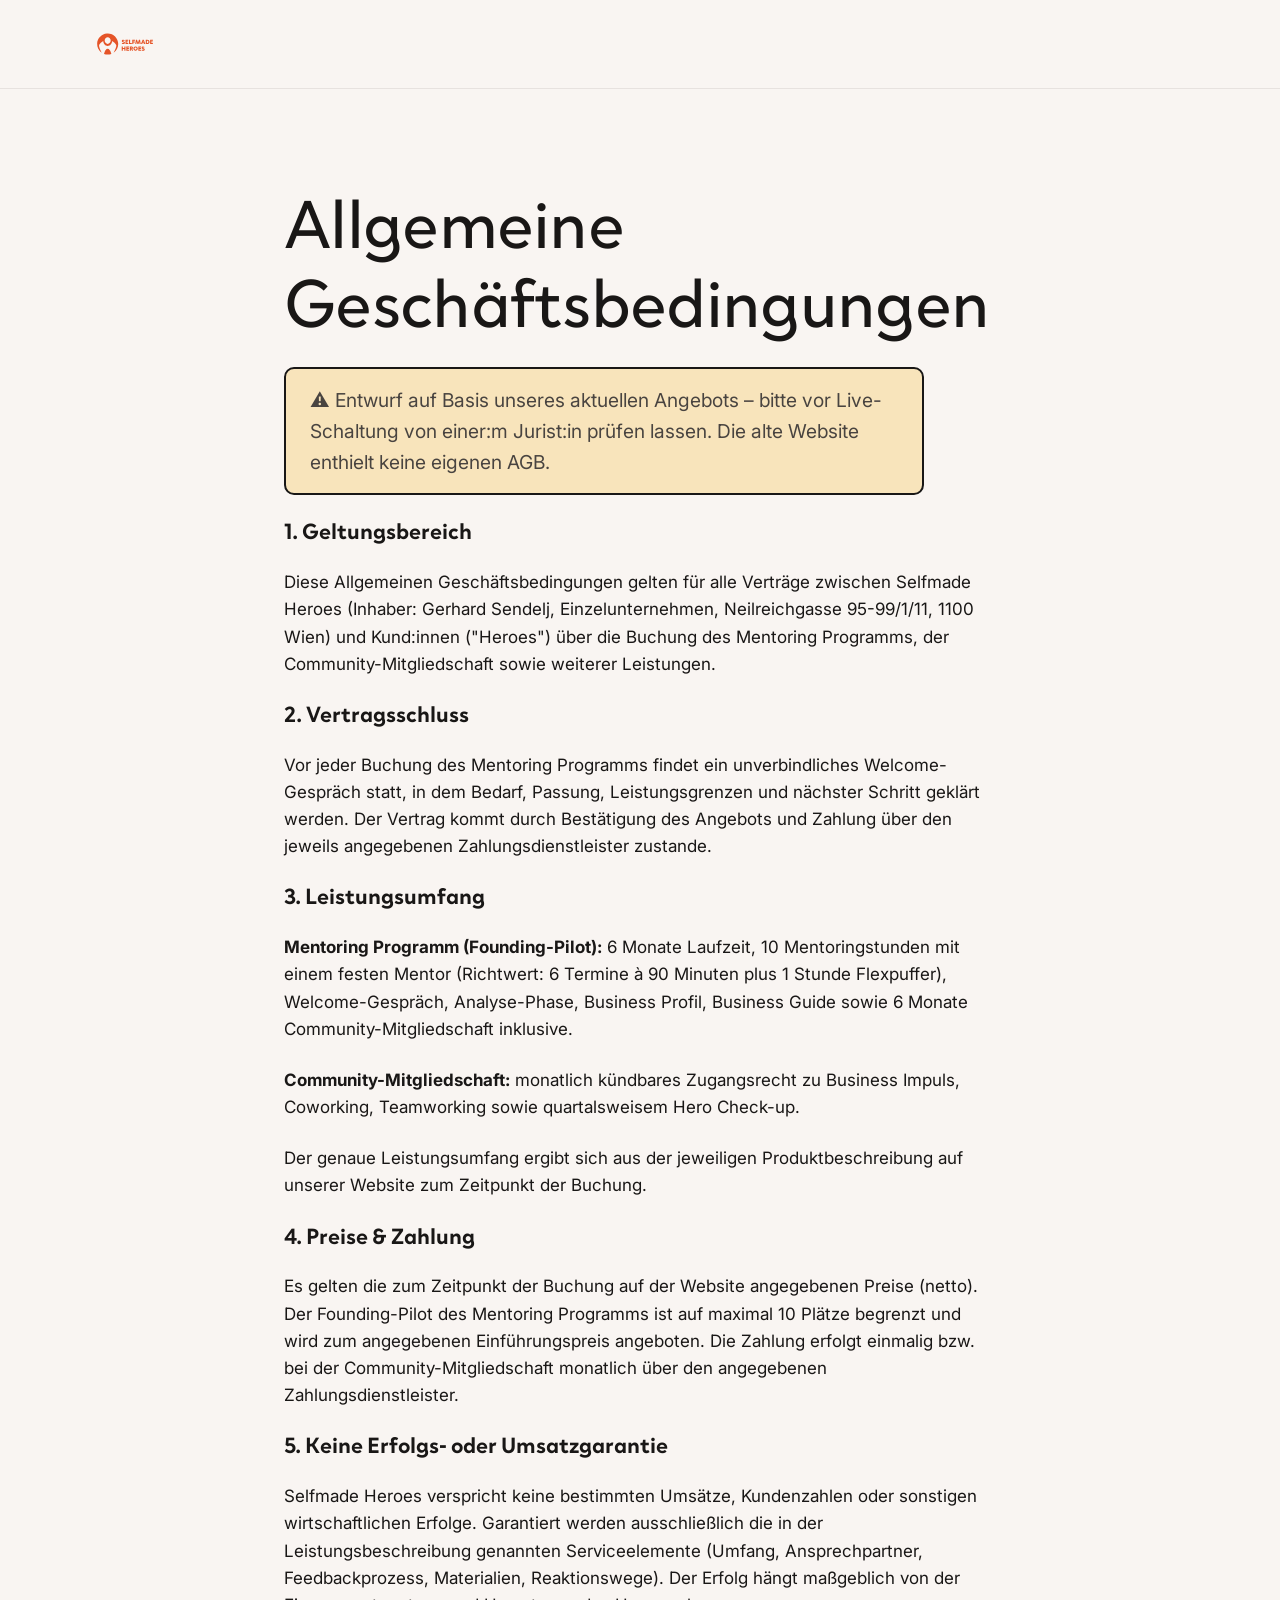
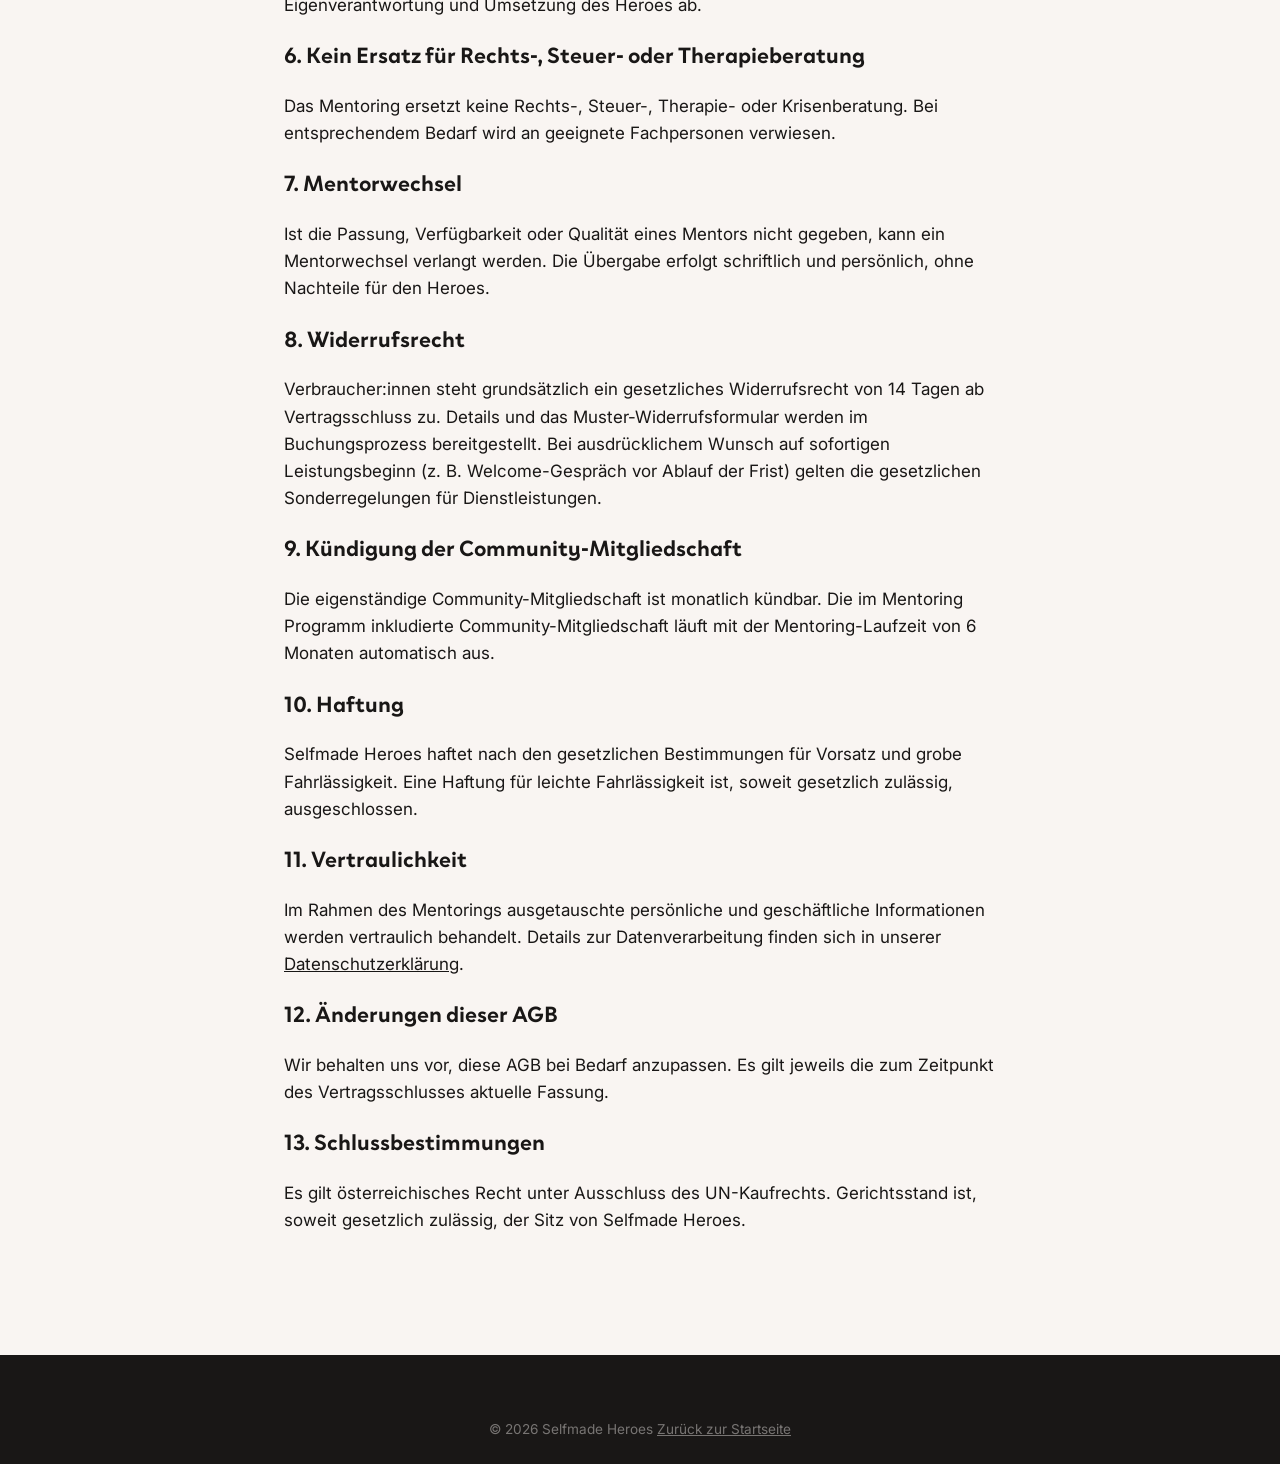
==== commit 07a4975d: "Major polish pass: fix comic burst, comic panels, mobile nav, bigger logo, new footer with partners/" ====
--- a/agb.html
+++ b/agb.html
@@ -5,7 +5,7 @@
 <meta name="viewport" content="width=device-width, initial-scale=1">
 <title>AGB – Selfmade Heroes</title>
 <link href="https://fonts.googleapis.com/css2?family=Inter:wght@400;500;600;700&display=swap" rel="stylesheet">
-<link rel="stylesheet" href="css/style.css?v=4">
+<link rel="stylesheet" href="css/style.css?v=5">
 </head>
 <body>
 <header class="site-header">
--- a/css/style.css
+++ b/css/style.css
@@ -1,4 +1,4 @@
-@import url("variables.css?v=2");
+@import url("variables.css?v=3");
 
 @font-face {
   font-family: "Clother";
@@ -130,7 +130,9 @@
 .eyebrow {
   display: inline-flex;
   align-items: center;
+  align-self: flex-start;
   gap: 6px;
+  width: fit-content;
   font-family: var(--font-display);
   font-weight: 700;
   font-size: 0.82rem;
@@ -229,8 +231,8 @@
   display: flex;
   align-items: center;
   justify-content: space-between;
-  padding-top: 14px;
-  padding-bottom: 14px;
+  padding-top: 10px;
+  padding-bottom: 10px;
 }
 
 .brand {
@@ -240,7 +242,7 @@
   text-decoration: none;
 }
 
-.brand img { height: 48px; width: auto; }
+.brand img { height: 68px; width: auto; }
 
 .brand span {
   font-family: var(--font-display);
@@ -270,12 +272,69 @@
 
 .nav-cta { display: flex; }
 
-.nav-toggle { display: none; }
+.nav-toggle {
+  display: none;
+  flex-direction: column;
+  justify-content: center;
+  gap: 5px;
+  width: 42px;
+  height: 42px;
+  background: transparent;
+  border: none;
+  cursor: pointer;
+  padding: 0;
+}
+
+.nav-toggle span {
+  display: block;
+  height: 3px;
+  border-radius: 2px;
+  background: var(--color-ink);
+  transition: transform 0.2s ease, opacity 0.2s ease;
+}
+
+.nav-toggle[aria-expanded="true"] span:nth-child(1) { transform: translateY(8px) rotate(45deg); }
+.nav-toggle[aria-expanded="true"] span:nth-child(2) { opacity: 0; }
+.nav-toggle[aria-expanded="true"] span:nth-child(3) { transform: translateY(-8px) rotate(-45deg); }
+
+.mobile-nav {
+  display: none;
+  position: absolute;
+  top: 100%;
+  left: 0;
+  right: 0;
+  background: var(--bg);
+  border-bottom: 3px solid var(--color-ink);
+  box-shadow: 0 12px 24px color-mix(in srgb, var(--color-ink) 22%, transparent);
+  padding: var(--space-3) var(--space-3) var(--space-4);
+  z-index: 49;
+}
+
+.mobile-nav.is-open { display: block; }
+
+.mobile-nav ul {
+  list-style: none;
+  margin: 0 0 var(--space-3);
+  padding: 0;
+  display: flex;
+  flex-direction: column;
+  gap: var(--space-2);
+}
+
+.mobile-nav a {
+  font-family: var(--font-display);
+  font-weight: 700;
+  font-size: 1.15rem;
+  text-decoration: none;
+  color: var(--text);
+}
+
+.mobile-nav a:hover { color: var(--color-primary); }
 
 /* Hero */
 .hero {
-  padding-top: var(--space-6);
-  padding-bottom: var(--space-6);
+  padding-top: var(--space-5);
+  padding-bottom: var(--space-5);
   position: relative;
   overflow: hidden;
 }
@@ -284,7 +343,7 @@
   display: grid;
   grid-template-columns: 1.1fr 0.9fr;
   gap: var(--space-5);
-  align-items: center;
+  align-items: start;
 }
 
 .hero-copy h1 { margin-bottom: var(--space-2); }
@@ -321,7 +380,7 @@
 /* Comic hero scene */
 .hero-comic {
   position: relative;
-  min-height: 420px;
+  min-height: 340px;
   display: flex;
   align-items: center;
   justify-content: center;
@@ -332,34 +391,34 @@
   position: absolute;
   top: 50%;
   left: 50%;
-  width: 460px;
-  height: 460px;
+  width: 300px;
+  height: 300px;
   transform: translate(-50%, -50%);
-  background: repeating-conic-gradient(from 0deg, var(--color-primary) 0deg 4deg, transparent 4deg 20deg);
-  opacity: 0.4;
-  border-radius: 50%;
-  animation: spin-slow 50s linear infinite;
+  clip-path: polygon(50% 0%, 61.5% 22.3%, 85.4% 14.6%, 77.7% 38.5%, 100% 50%, 77.7% 61.5%, 85.4% 85.4%, 61.5% 77.7%, 50% 100%, 38.5% 77.7%, 14.6% 85.4%, 22.3% 61.5%, 0% 50%, 22.3% 38.5%, 14.6% 14.6%, 38.5% 22.3%);
+  background: var(--color-primary);
+  opacity: 0.9;
+  animation: spin-slow 80s linear infinite;
   z-index: 0;
 }
 
 .comic-burst.secondary {
-  width: 330px;
-  height: 330px;
-  background: repeating-conic-gradient(from 12deg, var(--color-amber) 0deg 3deg, transparent 3deg 17deg);
-  opacity: 0.35;
-  animation: spin-slow-reverse 38s linear infinite;
+  width: 220px;
+  height: 220px;
+  background: var(--color-amber);
+  opacity: 0.8;
+  animation: spin-slow-reverse 60s linear infinite;
 }
 
 .comic-dots-ring {
   position: absolute;
   top: 50%;
   left: 50%;
-  width: 380px;
-  height: 380px;
+  width: 280px;
+  height: 280px;
   transform: translate(-50%, -50%);
   background-image: radial-gradient(var(--color-rust) 2px, transparent 2px);
   background-size: 20px 20px;
-  opacity: 0.16;
+  opacity: 0.14;
   border-radius: 50%;
   z-index: 0;
 }
@@ -531,15 +590,18 @@
 .card p { margin-bottom: 0; color: var(--text-soft); }
 
 .card-icon {
-  width: 56px;
-  height: 56px;
-  clip-path: polygon(50% 0%, 61% 35%, 98% 35%, 69% 57%, 79% 91%, 50% 70%, 21% 91%, 31% 57%, 2% 35%, 39% 35%);
+  width: 52px;
+  height: 52px;
+  border-radius: 14px;
+  border: 2.5px solid var(--color-ink);
+  box-shadow: 3px 3px 0 var(--color-ink);
   background: var(--color-primary);
   color: var(--color-paper);
   display: flex;
   align-items: center;
   justify-content: center;
   font-size: 1.3rem;
+  transform: rotate(-3deg);
   margin-bottom: var(--space-3);
 }
 
@@ -559,20 +621,27 @@
 .manifesto-grid {
   display: grid;
   grid-template-columns: repeat(2, 1fr);
-  gap: 1px;
-  background: color-mix(in srgb, var(--color-paper) 12%, transparent);
-  border-radius: var(--radius);
-  overflow: hidden;
+  gap: var(--space-3);
 }
 
 .manifesto-item {
   background: var(--bg-warm-dark);
+  border: 3px solid var(--color-ink);
+  border-radius: var(--radius);
+  box-shadow: 6px 6px 0 var(--color-ink);
   padding: var(--space-4);
-  transition: background 0.25s ease;
-}
+  transition: background 0.2s ease, transform 0.2s ease, box-shadow 0.2s ease;
+  transform: rotate(-1deg);
+}
+
+.manifesto-item:nth-child(2) { transform: rotate(1deg); }
+.manifesto-item:nth-child(3) { transform: rotate(1deg); }
+.manifesto-item:nth-child(4) { transform: rotate(-1deg); }
 
 .manifesto-item:hover {
-  background: var(--color-rust);
+  background: var(--color-primary);
+  transform: rotate(0deg) translateY(-4px);
+  box-shadow: 8px 8px 0 var(--color-ink);
 }
 
 .manifesto-mark {
@@ -582,10 +651,12 @@
   font-weight: 900;
   color: var(--color-primary);
   margin-bottom: var(--space-1);
+  transition: color 0.2s ease;
 }
 
 .manifesto-item:nth-child(2) .manifesto-mark { color: var(--color-amber); }
 .manifesto-item:nth-child(3) .manifesto-mark { color: var(--color-sunflower); }
+.manifesto-item:hover .manifesto-mark { color: var(--color-ink); }
 .manifesto-item:nth-child(4) .manifesto-mark { color: var(--color-rust); }
 
 .manifesto-item h3 {
@@ -600,7 +671,7 @@
 
 /* Values marquee */
 .values-marquee {
-  background: linear-gradient(100deg, var(--color-rust) 0%, var(--color-primary) 45%, var(--color-amber) 80%, var(--color-sunflower) 100%);
+  background: var(--color-primary);
   overflow: hidden;
   padding: 16px 0;
 }
@@ -1037,25 +1108,19 @@
   font-size: 0.9rem;
 }
 
-.footer-top {
-  display: flex;
-  justify-content: space-between;
-  align-items: flex-start;
-  gap: var(--space-4);
+.footer-main {
+  text-align: center;
   margin-bottom: var(--space-4);
-  padding-bottom: var(--space-4);
-  border-bottom: 1px solid color-mix(in srgb, var(--color-paper) 14%, transparent);
 }
 
 .footer-brand {
-  display: flex;
+  display: inline-flex;
   align-items: center;
-  gap: 10px;
 }
 
 .footer-brand-mark {
-  width: 150px;
-  height: 30px;
+  width: 230px;
+  height: 48px;
   background-color: var(--color-paper);
   -webkit-mask-image: url("../assets/logo/logo-icon-wordmark.svg");
   mask-image: url("../assets/logo/logo-icon-wordmark.svg");
@@ -1063,34 +1128,106 @@
   mask-size: contain;
   -webkit-mask-repeat: no-repeat;
   mask-repeat: no-repeat;
-  -webkit-mask-position: left center;
-  mask-position: left center;
-}
-
-.footer-brand span {
-  font-family: var(--font-display);
-  font-weight: 700;
+  -webkit-mask-position: center;
+  mask-position: center;
+}
+
+.footer-slogan {
+  font-family: var(--font-display);
+  font-weight: 700;
+  font-size: 1.3rem;
   color: var(--color-paper);
-}
-
-.footer-links {
-  display: flex;
-  gap: var(--space-4);
+  margin: var(--space-2) 0 4px;
+}
+
+.footer-location {
+  font-size: 0.9rem;
+  opacity: 0.7;
+  margin: 0 0 var(--space-3);
+}
+
+.footer-social {
+  display: flex;
+  justify-content: center;
+  gap: 12px;
+}
+
+.social-icon {
+  width: 42px;
+  height: 42px;
+  border-radius: 50%;
+  display: flex;
+  align-items: center;
+  justify-content: center;
+  background: color-mix(in srgb, var(--color-paper) 12%, transparent);
+  color: var(--color-paper);
+  transition: background 0.2s ease, transform 0.2s ease;
+}
+
+.social-icon:hover {
+  background: var(--color-primary);
+  transform: translateY(-3px);
+}
+
+.footer-partners {
+  text-align: center;
+  padding: var(--space-4) 0;
+  border-top: 1px solid color-mix(in srgb, var(--color-paper) 14%, transparent);
+  border-bottom: 1px solid color-mix(in srgb, var(--color-paper) 14%, transparent);
+  margin-bottom: var(--space-4);
+}
+
+.footer-partners-label {
+  display: block;
+  font-size: 0.78rem;
+  text-transform: uppercase;
+  letter-spacing: 0.06em;
+  opacity: 0.6;
+  margin-bottom: var(--space-3);
+}
+
+.footer-partner-logos {
+  display: flex;
+  justify-content: center;
+  align-items: center;
+  gap: var(--space-3);
+  flex-wrap: wrap;
+}
+
+.partner-card {
+  background: color-mix(in srgb, var(--color-paper) 7%, transparent);
+  border-radius: var(--radius-sm);
+  padding: 14px 22px;
+  display: flex;
+  align-items: center;
+  justify-content: center;
+  min-height: 64px;
+}
+
+.partner-card img { height: 38px; width: auto; }
+.partner-card svg { color: var(--color-sunflower); }
+
+.footer-legal-links {
+  display: flex;
+  justify-content: center;
+  gap: var(--space-3);
   list-style: none;
-  margin: 0;
+  margin: 0 0 var(--space-3);
   padding: 0;
-  flex-wrap: wrap;
-}
-
-.footer-links a { text-decoration: none; }
-.footer-links a:hover { color: var(--color-paper); }
+  font-size: 0.82rem;
+  opacity: 0.65;
+}
+
+.footer-legal-links a { text-decoration: none; }
+.footer-legal-links a:hover { opacity: 1; color: var(--color-paper); }
 
 .footer-bottom {
-  display: flex;
-  justify-content: space-between;
-  flex-wrap: wrap;
-  gap: var(--space-2);
-}
+  text-align: center;
+  font-size: 0.85rem;
+  opacity: 0.6;
+}
+
+.footer-bottom a { color: inherit; text-decoration: underline; }
 
 /* Utility */
 .mt-0 { margin-top: 0; }
@@ -1109,6 +1246,7 @@
 
 @media (max-width: 720px) {
   .nav-links, .nav-cta { display: none; }
+  .nav-toggle { display: flex; }
   .grid-3 { grid-template-columns: 1fr; }
   .steps { grid-template-columns: 1fr 1fr; }
   section { padding: var(--space-5) 0; }
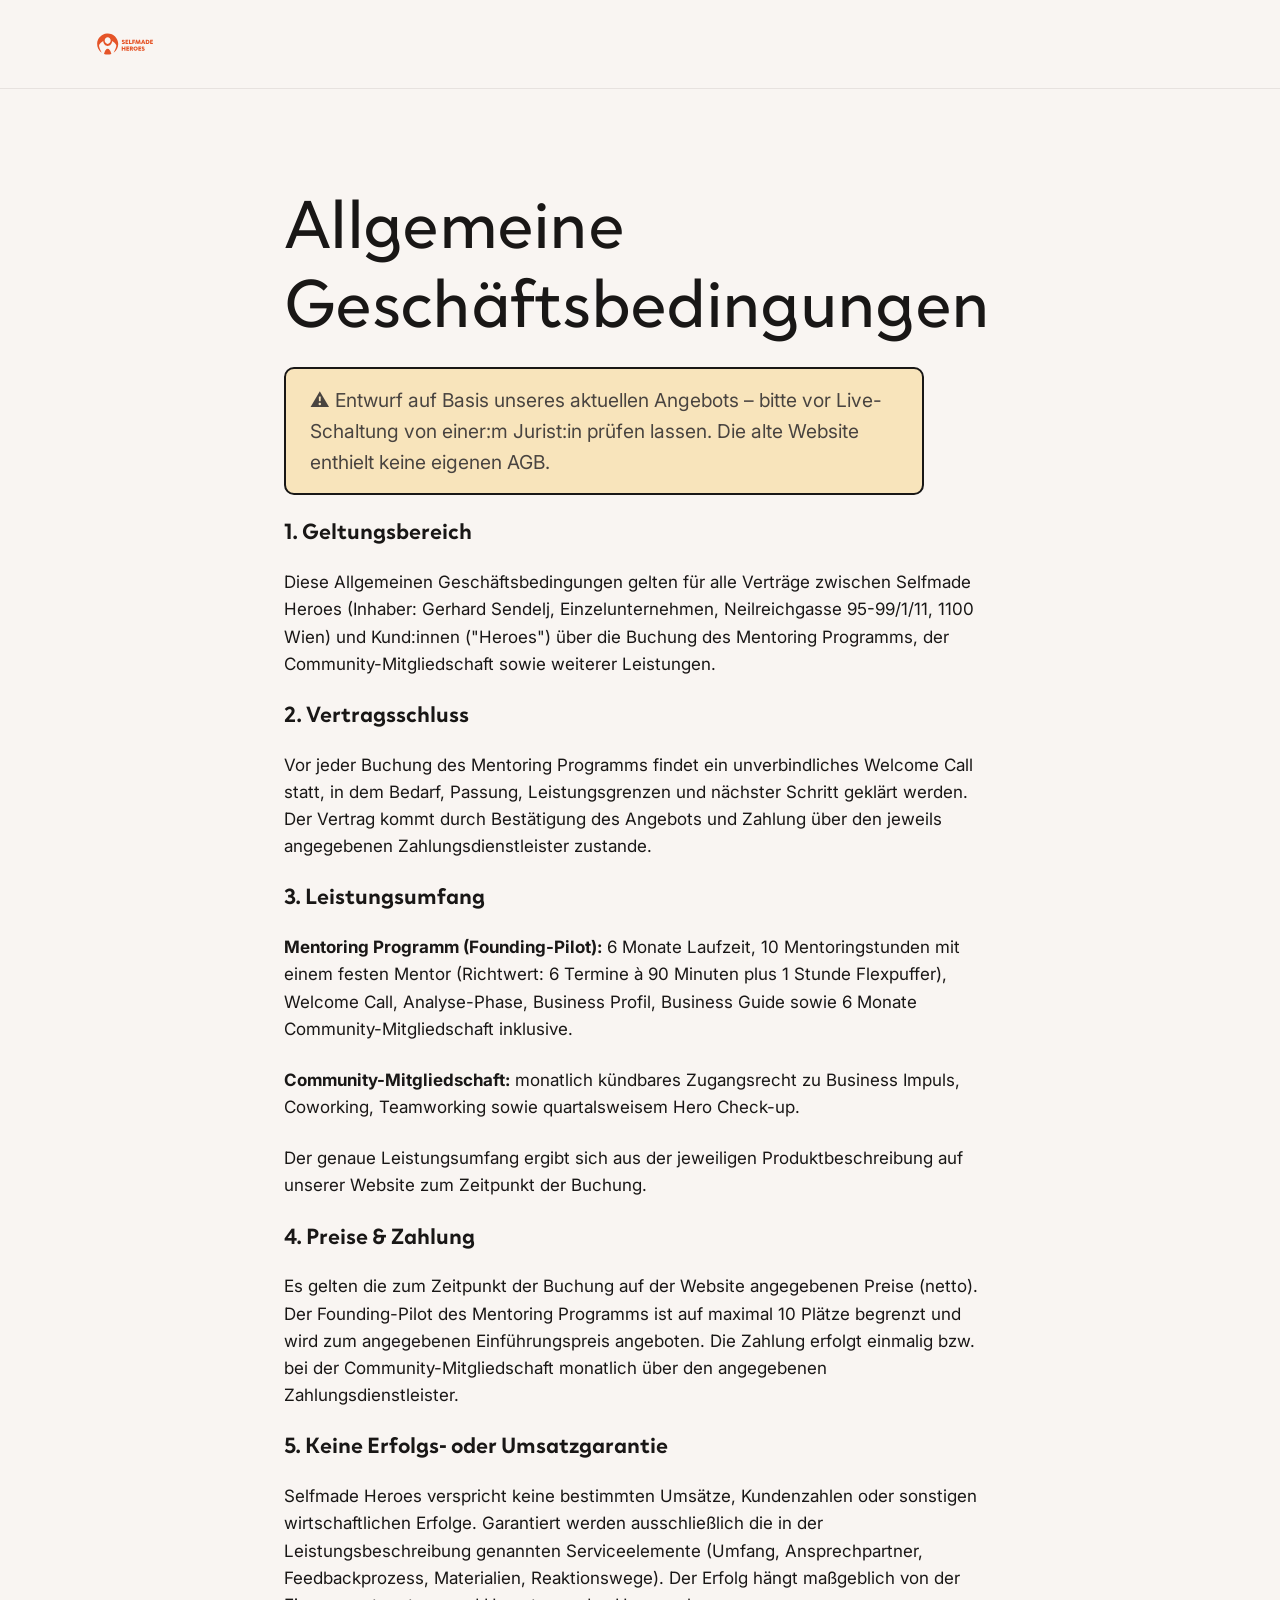
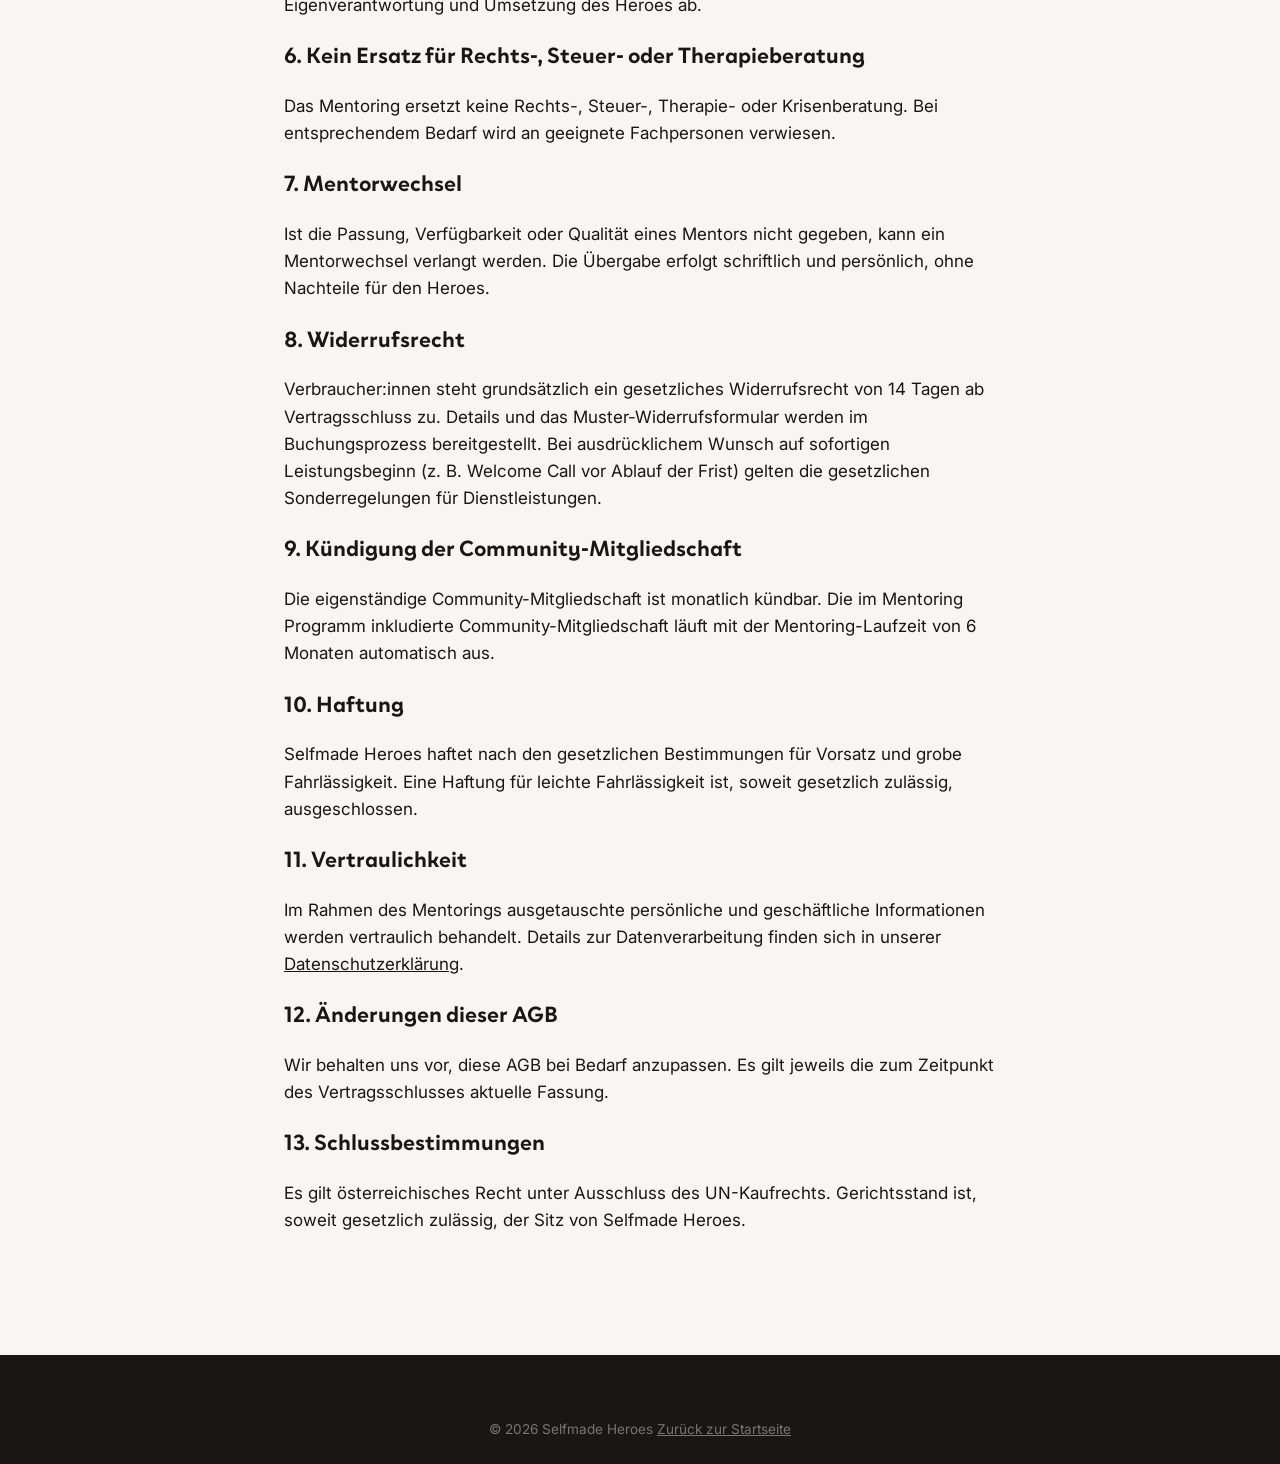
==== commit 22664f9f: "Apply confirmed feedback from Julia/Markus call: rename Welcome Call, add marker highlight, soften c" ====
--- a/agb.html
+++ b/agb.html
@@ -5,7 +5,7 @@
 <meta name="viewport" content="width=device-width, initial-scale=1">
 <title>AGB – Selfmade Heroes</title>
 <link href="https://fonts.googleapis.com/css2?family=Inter:wght@400;500;600;700&display=swap" rel="stylesheet">
-<link rel="stylesheet" href="css/style.css?v=5">
+<link rel="stylesheet" href="css/style.css?v=7">
 </head>
 <body>
 <header class="site-header">
@@ -23,10 +23,10 @@
       <p>Diese Allgemeinen Geschäftsbedingungen gelten für alle Verträge zwischen Selfmade Heroes (Inhaber: Gerhard Sendelj, Einzelunternehmen, Neilreichgasse 95-99/1/11, 1100 Wien) und Kund:innen ("Heroes") über die Buchung des Mentoring Programms, der Community-Mitgliedschaft sowie weiterer Leistungen.</p>
 
       <h3>2. Vertragsschluss</h3>
-      <p>Vor jeder Buchung des Mentoring Programms findet ein unverbindliches Welcome-Gespräch statt, in dem Bedarf, Passung, Leistungsgrenzen und nächster Schritt geklärt werden. Der Vertrag kommt durch Bestätigung des Angebots und Zahlung über den jeweils angegebenen Zahlungsdienstleister zustande.</p>
+      <p>Vor jeder Buchung des Mentoring Programms findet ein unverbindliches Welcome Call statt, in dem Bedarf, Passung, Leistungsgrenzen und nächster Schritt geklärt werden. Der Vertrag kommt durch Bestätigung des Angebots und Zahlung über den jeweils angegebenen Zahlungsdienstleister zustande.</p>
 
       <h3>3. Leistungsumfang</h3>
-      <p><strong>Mentoring Programm (Founding-Pilot):</strong> 6 Monate Laufzeit, 10 Mentoringstunden mit einem festen Mentor (Richtwert: 6 Termine à 90 Minuten plus 1 Stunde Flexpuffer), Welcome-Gespräch, Analyse-Phase, Business Profil, Business Guide sowie 6 Monate Community-Mitgliedschaft inklusive.</p>
+      <p><strong>Mentoring Programm (Founding-Pilot):</strong> 6 Monate Laufzeit, 10 Mentoringstunden mit einem festen Mentor (Richtwert: 6 Termine à 90 Minuten plus 1 Stunde Flexpuffer), Welcome Call, Analyse-Phase, Business Profil, Business Guide sowie 6 Monate Community-Mitgliedschaft inklusive.</p>
       <p><strong>Community-Mitgliedschaft:</strong> monatlich kündbares Zugangsrecht zu Business Impuls, Coworking, Teamworking sowie quartalsweisem Hero Check-up.</p>
       <p>Der genaue Leistungsumfang ergibt sich aus der jeweiligen Produktbeschreibung auf unserer Website zum Zeitpunkt der Buchung.</p>
 
@@ -43,7 +43,7 @@
       <p>Ist die Passung, Verfügbarkeit oder Qualität eines Mentors nicht gegeben, kann ein Mentorwechsel verlangt werden. Die Übergabe erfolgt schriftlich und persönlich, ohne Nachteile für den Heroes.</p>
 
       <h3>8. Widerrufsrecht</h3>
-      <p>Verbraucher:innen steht grundsätzlich ein gesetzliches Widerrufsrecht von 14 Tagen ab Vertragsschluss zu. Details und das Muster-Widerrufsformular werden im Buchungsprozess bereitgestellt. Bei ausdrücklichem Wunsch auf sofortigen Leistungsbeginn (z.&nbsp;B. Welcome-Gespräch vor Ablauf der Frist) gelten die gesetzlichen Sonderregelungen für Dienstleistungen.</p>
+      <p>Verbraucher:innen steht grundsätzlich ein gesetzliches Widerrufsrecht von 14 Tagen ab Vertragsschluss zu. Details und das Muster-Widerrufsformular werden im Buchungsprozess bereitgestellt. Bei ausdrücklichem Wunsch auf sofortigen Leistungsbeginn (z.&nbsp;B. Welcome Call vor Ablauf der Frist) gelten die gesetzlichen Sonderregelungen für Dienstleistungen.</p>
 
       <h3>9. Kündigung der Community-Mitgliedschaft</h3>
       <p>Die eigenständige Community-Mitgliedschaft ist monatlich kündbar. Die im Mentoring Programm inkludierte Community-Mitgliedschaft läuft mit der Mentoring-Laufzeit von 6 Monaten automatisch aus.</p>
--- a/css/style.css
+++ b/css/style.css
@@ -590,23 +590,101 @@
 .card p { margin-bottom: 0; color: var(--text-soft); }
 
 .card-icon {
-  width: 52px;
-  height: 52px;
-  border-radius: 14px;
-  border: 2.5px solid var(--color-ink);
-  box-shadow: 3px 3px 0 var(--color-ink);
+  display: inline-flex;
+  margin-bottom: var(--space-3);
+}
+
+.icon-comic {
+  filter: drop-shadow(4px 4px 0 var(--color-ink));
+}
+
+/* Marker highlight — animated highlighter swipe behind text */
+.marker {
+  background-image: linear-gradient(var(--color-sunflower), var(--color-sunflower));
+  background-repeat: no-repeat;
+  background-size: 0% 42%;
+  background-position: 0 85%;
+  transition: background-size 0.8s cubic-bezier(0.4, 0, 0.2, 1);
+  padding: 0 2px;
+}
+
+.marker.is-marked {
+  background-size: 100% 42%;
+}
+
+@media (prefers-reduced-motion: reduce) {
+  .marker { transition: none; background-size: 100% 42%; }
+}
+
+.icon-comic path {
+  transition: stroke-dashoffset 1.1s cubic-bezier(0.4, 0, 0.2, 1);
+}
+
+.icon-comic.is-drawn path {
+  stroke-dashoffset: 0 !important;
+}
+
+/* Scroll cue */
+.scroll-cue {
+  position: absolute;
+  left: 50%;
+  bottom: 16px;
+  transform: translateX(-50%);
+  opacity: 0.5;
+  animation: scroll-cue 2s ease-in-out infinite;
+  pointer-events: none;
+  z-index: 1;
+}
+
+@keyframes scroll-cue {
+  0% { transform: translate(-50%, 0); opacity: 0; }
+  25% { opacity: 0.6; }
+  75% { opacity: 0.6; }
+  100% { transform: translate(-50%, 12px); opacity: 0; }
+}
+
+/* CTA arrow nudge */
+.btn-arrow {
+  display: inline-block;
+  animation: arrow-nudge 1.6s ease-in-out infinite;
+}
+
+@keyframes arrow-nudge {
+  0%, 100% { transform: translateX(0); }
+  50% { transform: translateX(4px); }
+}
+
+/* Steps progress line */
+.steps-progress {
+  position: relative;
+  height: 3px;
+  background: color-mix(in srgb, var(--color-ink) 12%, transparent);
+  border-radius: 2px;
+  margin: 0 0 var(--space-5);
+}
+
+.steps-progress-dot {
+  position: absolute;
+  top: 50%;
+  left: 0;
+  width: 14px;
+  height: 14px;
+  margin-top: -7px;
+  border-radius: 50%;
   background: var(--color-primary);
-  color: var(--color-paper);
-  display: flex;
-  align-items: center;
-  justify-content: center;
-  font-size: 1.3rem;
-  transform: rotate(-3deg);
-  margin-bottom: var(--space-3);
-}
-
-.grid-3 .card:nth-child(2) .card-icon { background: var(--color-amber); }
-.grid-3 .card:nth-child(3) .card-icon { background: var(--color-rust); }
+  border: 2px solid var(--color-ink);
+  box-shadow: 0 0 0 5px color-mix(in srgb, var(--color-primary) 20%, transparent);
+  animation: steps-runner 6s ease-in-out infinite;
+}
+
+@keyframes steps-runner {
+  0%, 100% { left: 0%; }
+  50% { left: calc(100% - 14px); }
+}
+
+@media (prefers-reduced-motion: reduce) {
+  .scroll-cue, .btn-arrow, .steps-progress-dot { animation: none !important; }
+}
 
 /* Manifesto */
 .manifesto-section {
@@ -707,6 +785,10 @@
   grid-template-columns: repeat(6, 1fr);
   gap: var(--space-2);
   counter-reset: step;
+}
+
+.steps.steps-4 {
+  grid-template-columns: repeat(4, 1fr);
 }
 
 .step {
@@ -753,7 +835,7 @@
 }
 
 .offer-panel .offer-side.dark {
-  background: var(--color-ink);
+  background: linear-gradient(155deg, var(--color-brown) 0%, var(--bg-warm-dark) 100%);
   color: var(--color-paper);
 }
 
@@ -879,11 +961,12 @@
 
 .team-photo {
   aspect-ratio: 1 / 1;
-  border-radius: var(--radius);
+  max-width: 220px;
+  margin: 0 auto var(--space-2);
+  border-radius: 50%;
   overflow: hidden;
-  margin-bottom: var(--space-2);
   background: var(--color-taupe);
-  border: 3px solid var(--color-ink);
+  border: 4px solid var(--color-ink);
   box-shadow: 6px 6px 0 var(--color-primary);
 }
 
@@ -895,6 +978,10 @@
   height: 100%;
   object-fit: cover;
 }
+
+.photo-markus img { object-position: 50% 22%; transform: scale(1.05); }
+.photo-julia img { object-position: 46% 29%; transform: scale(2.1); transform-origin: 46% 29%; }
+.photo-gerhard img { object-position: 54% 29%; transform: scale(1.6); transform-origin: 54% 29%; }
 
 .team-card h3 { margin-bottom: 2px; }
 
